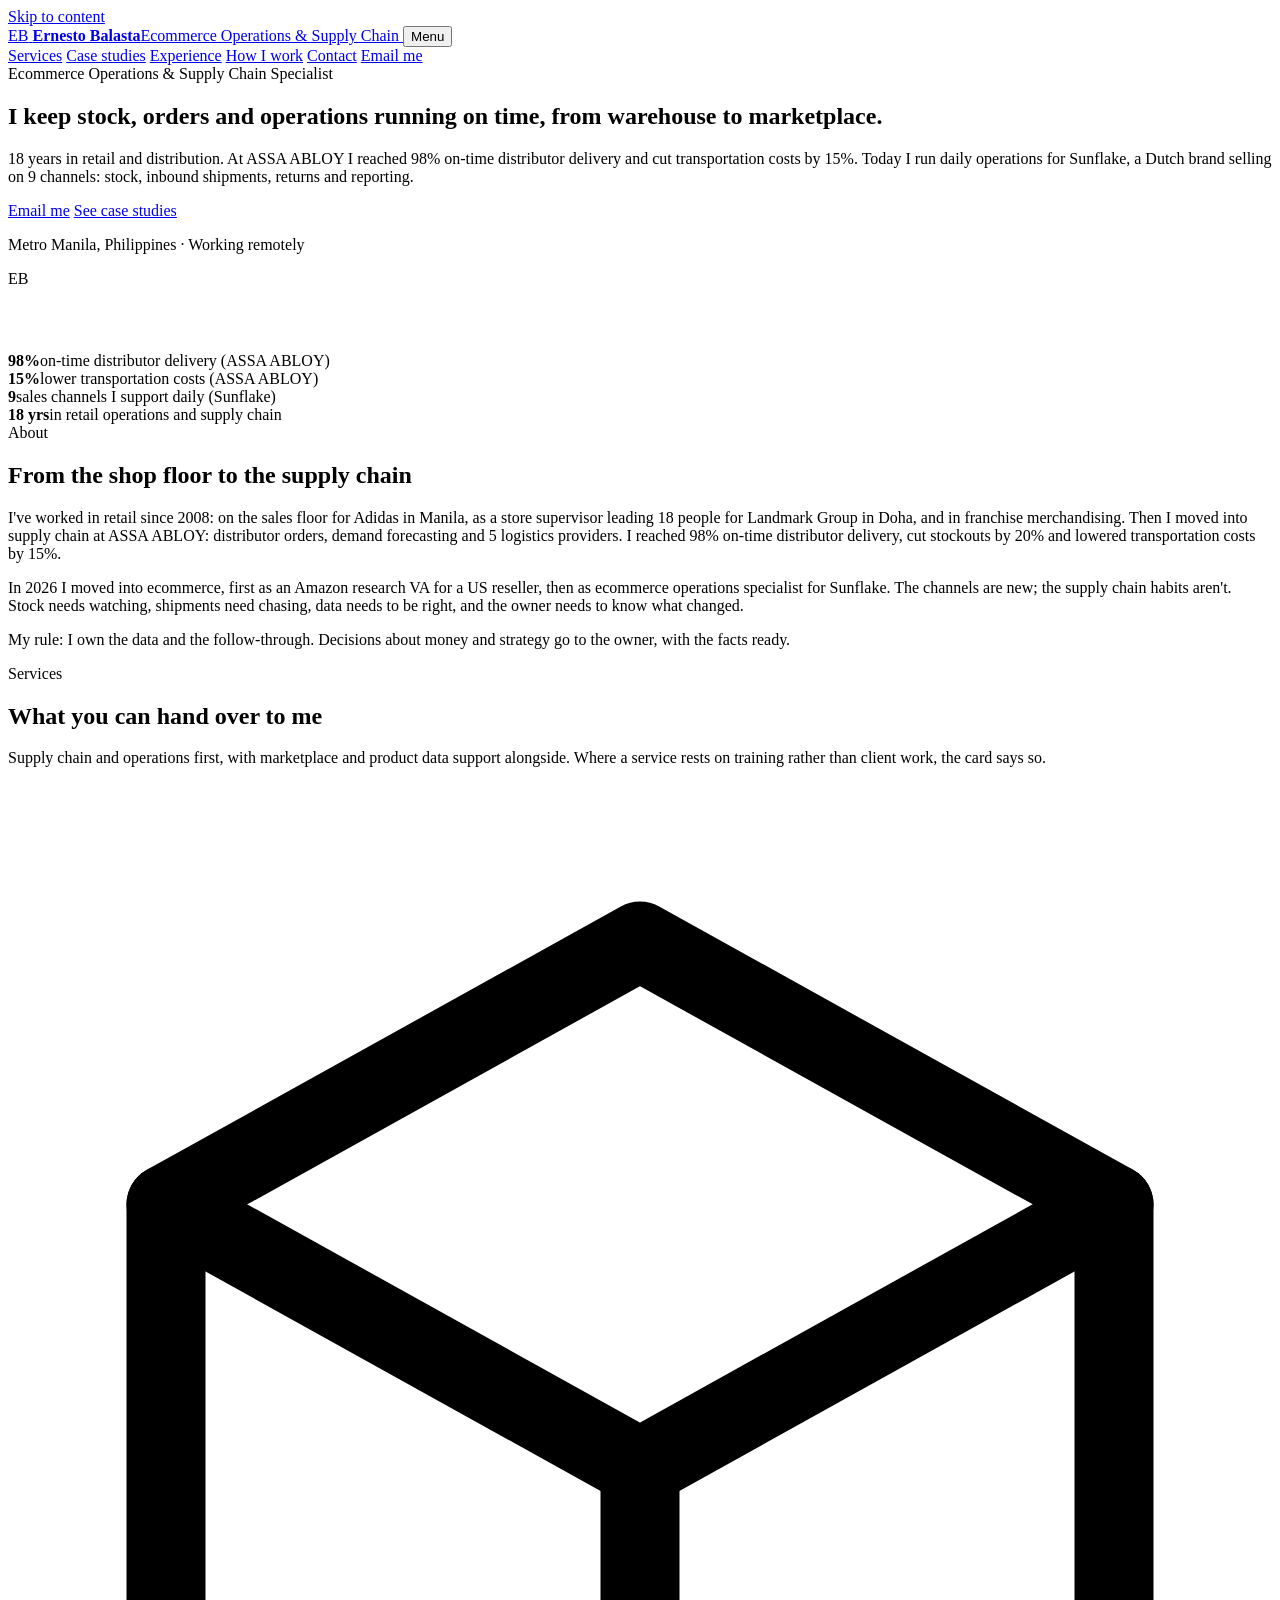
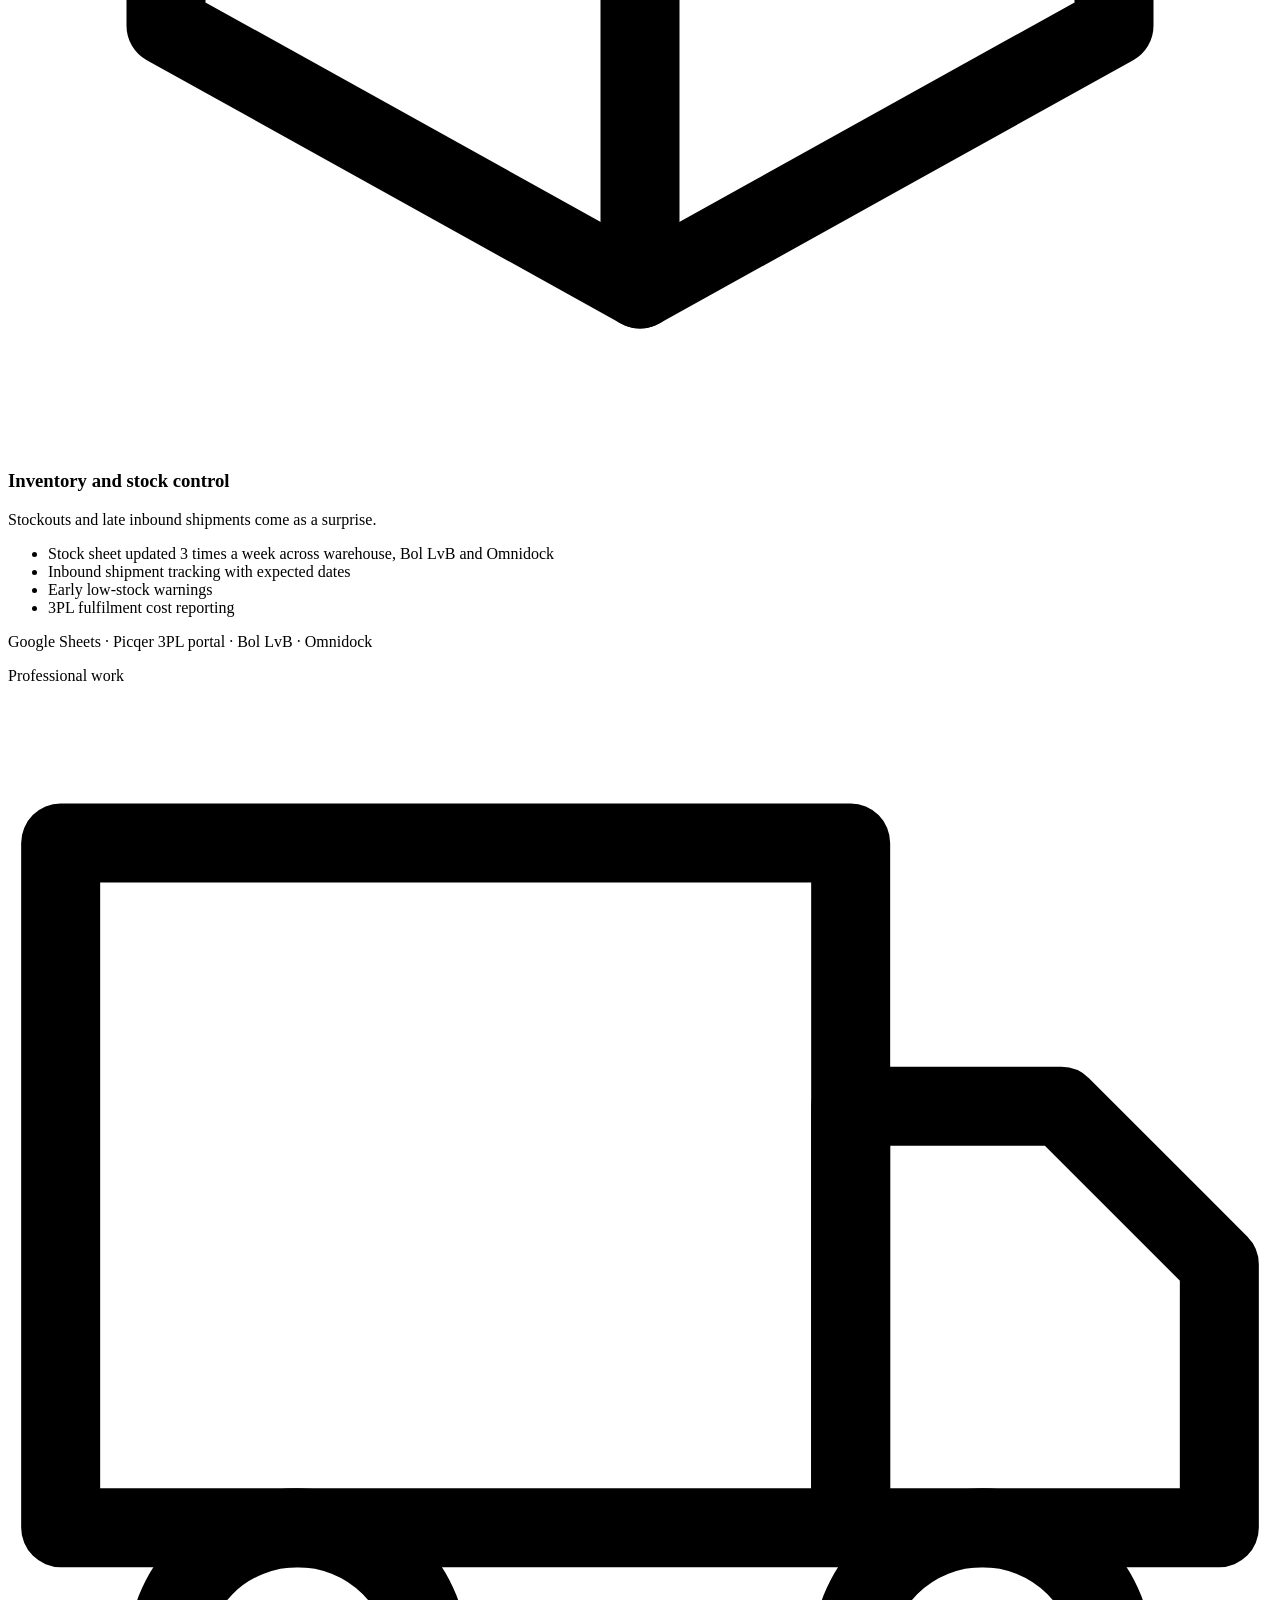
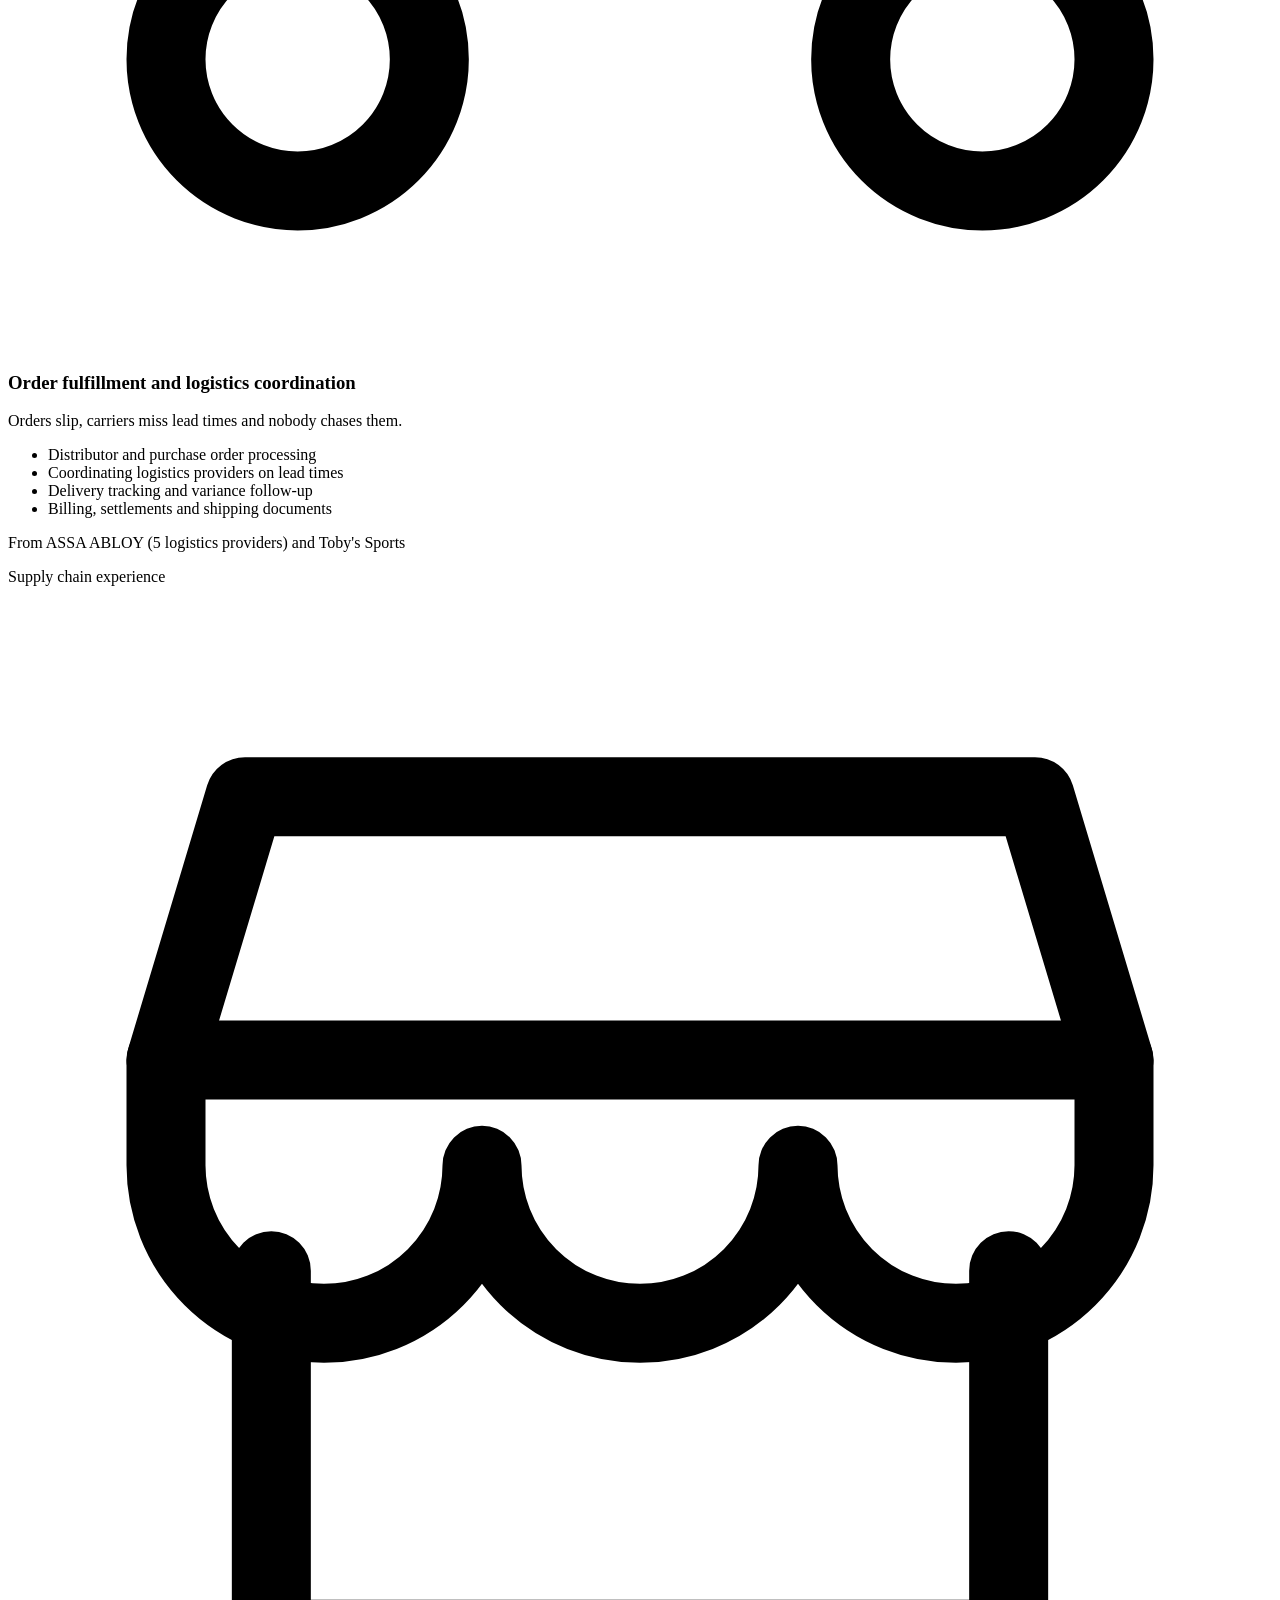
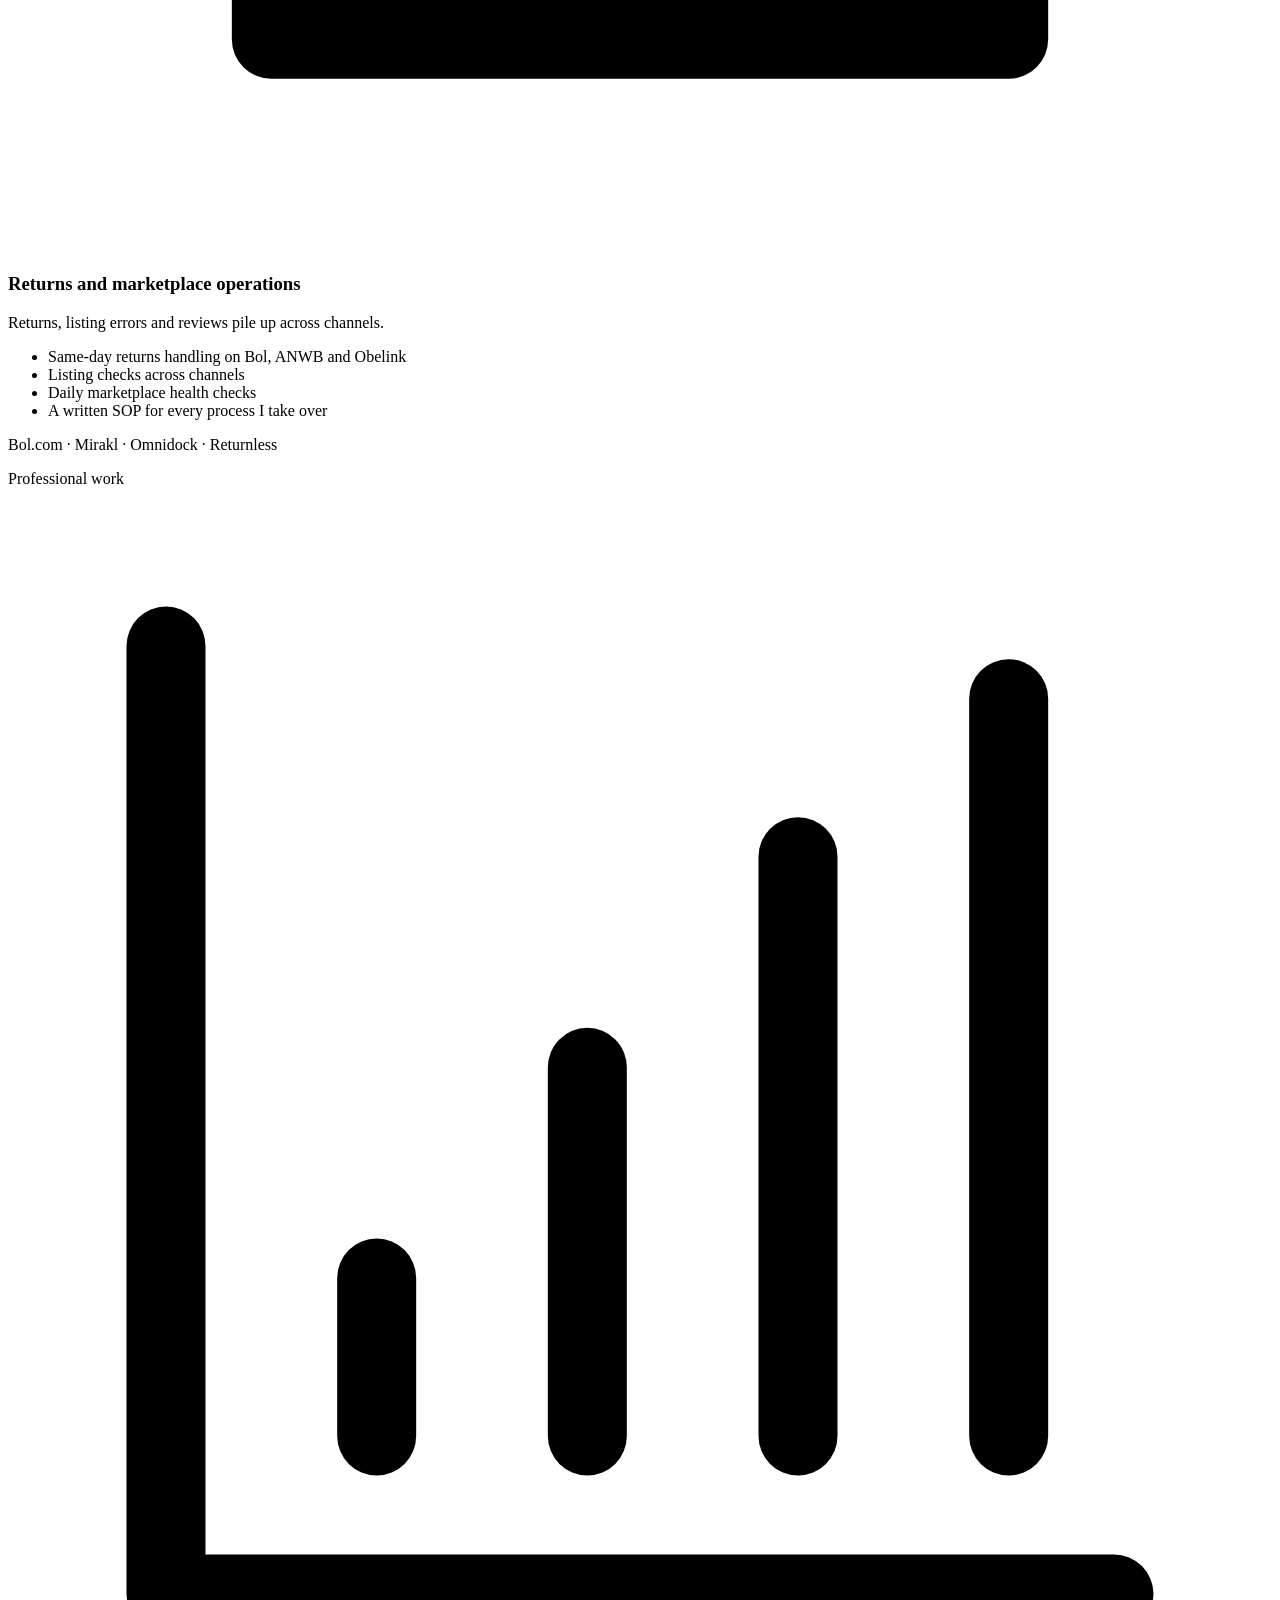
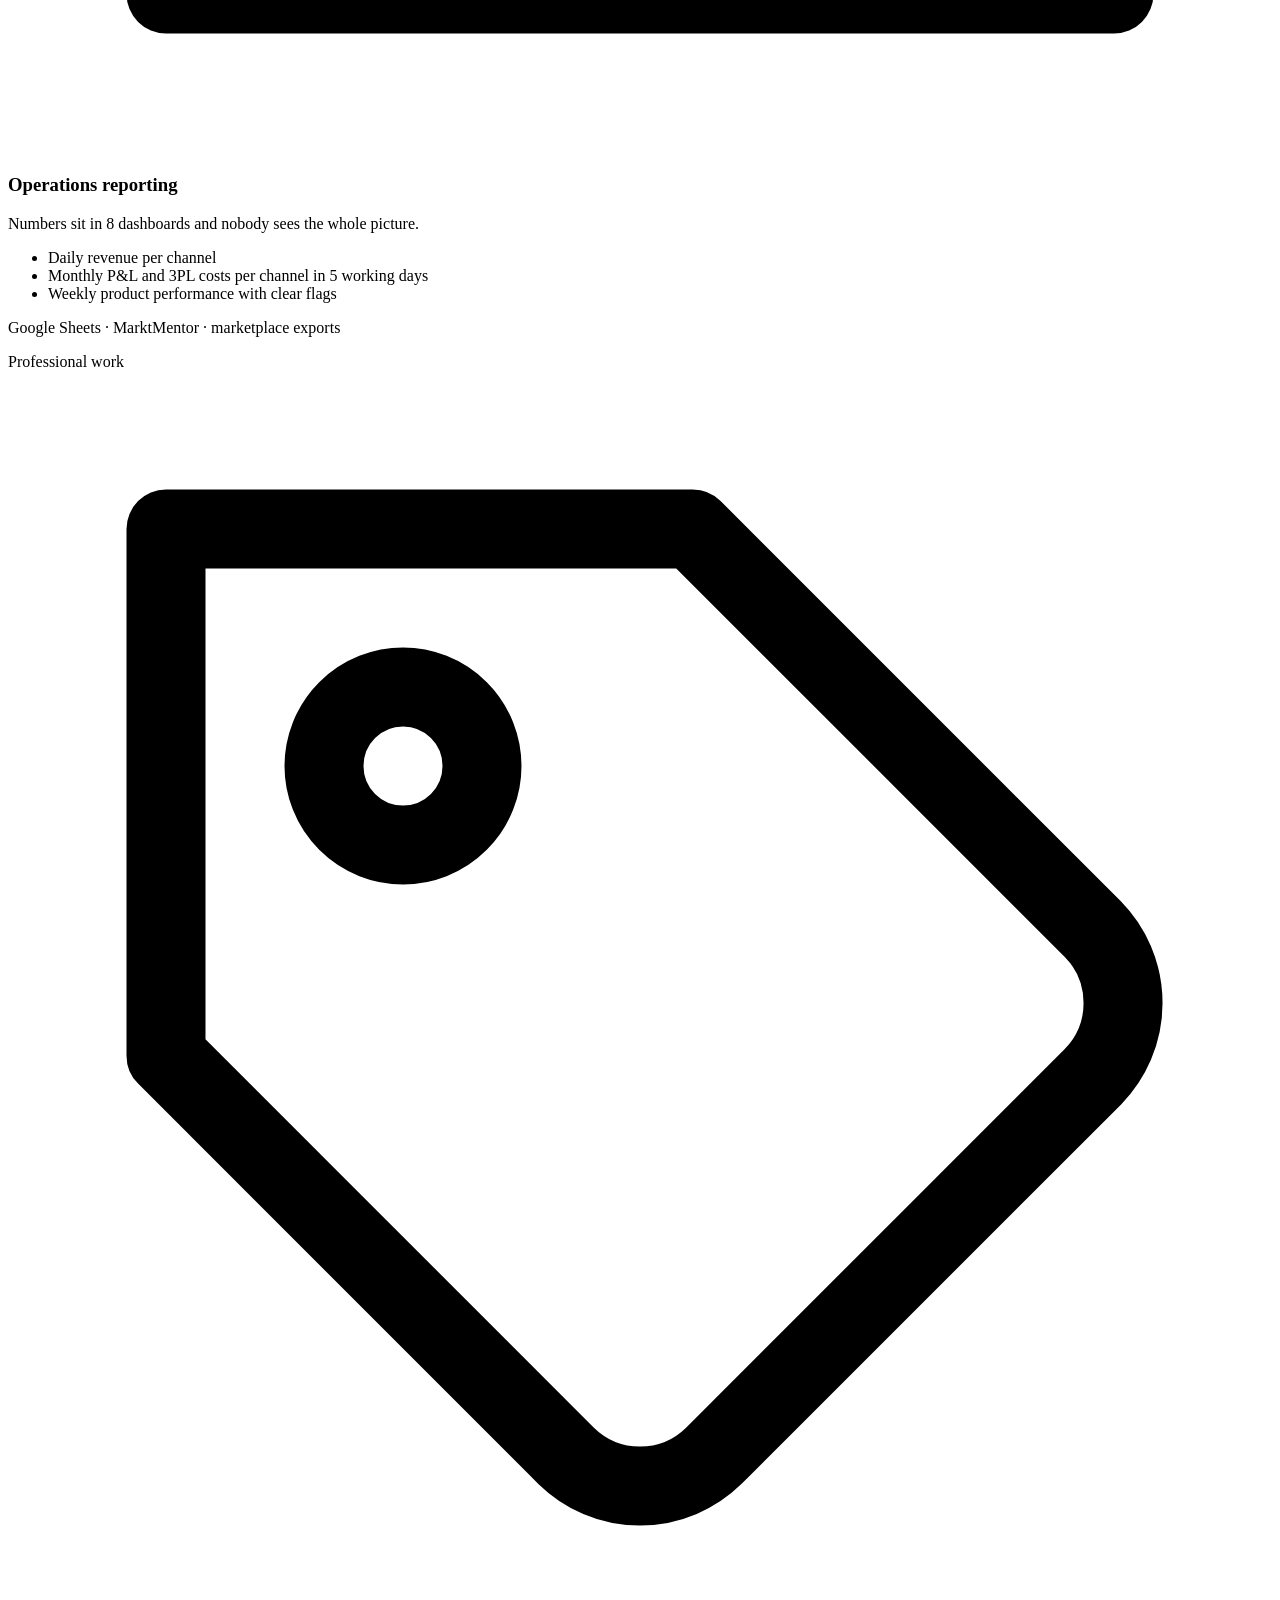
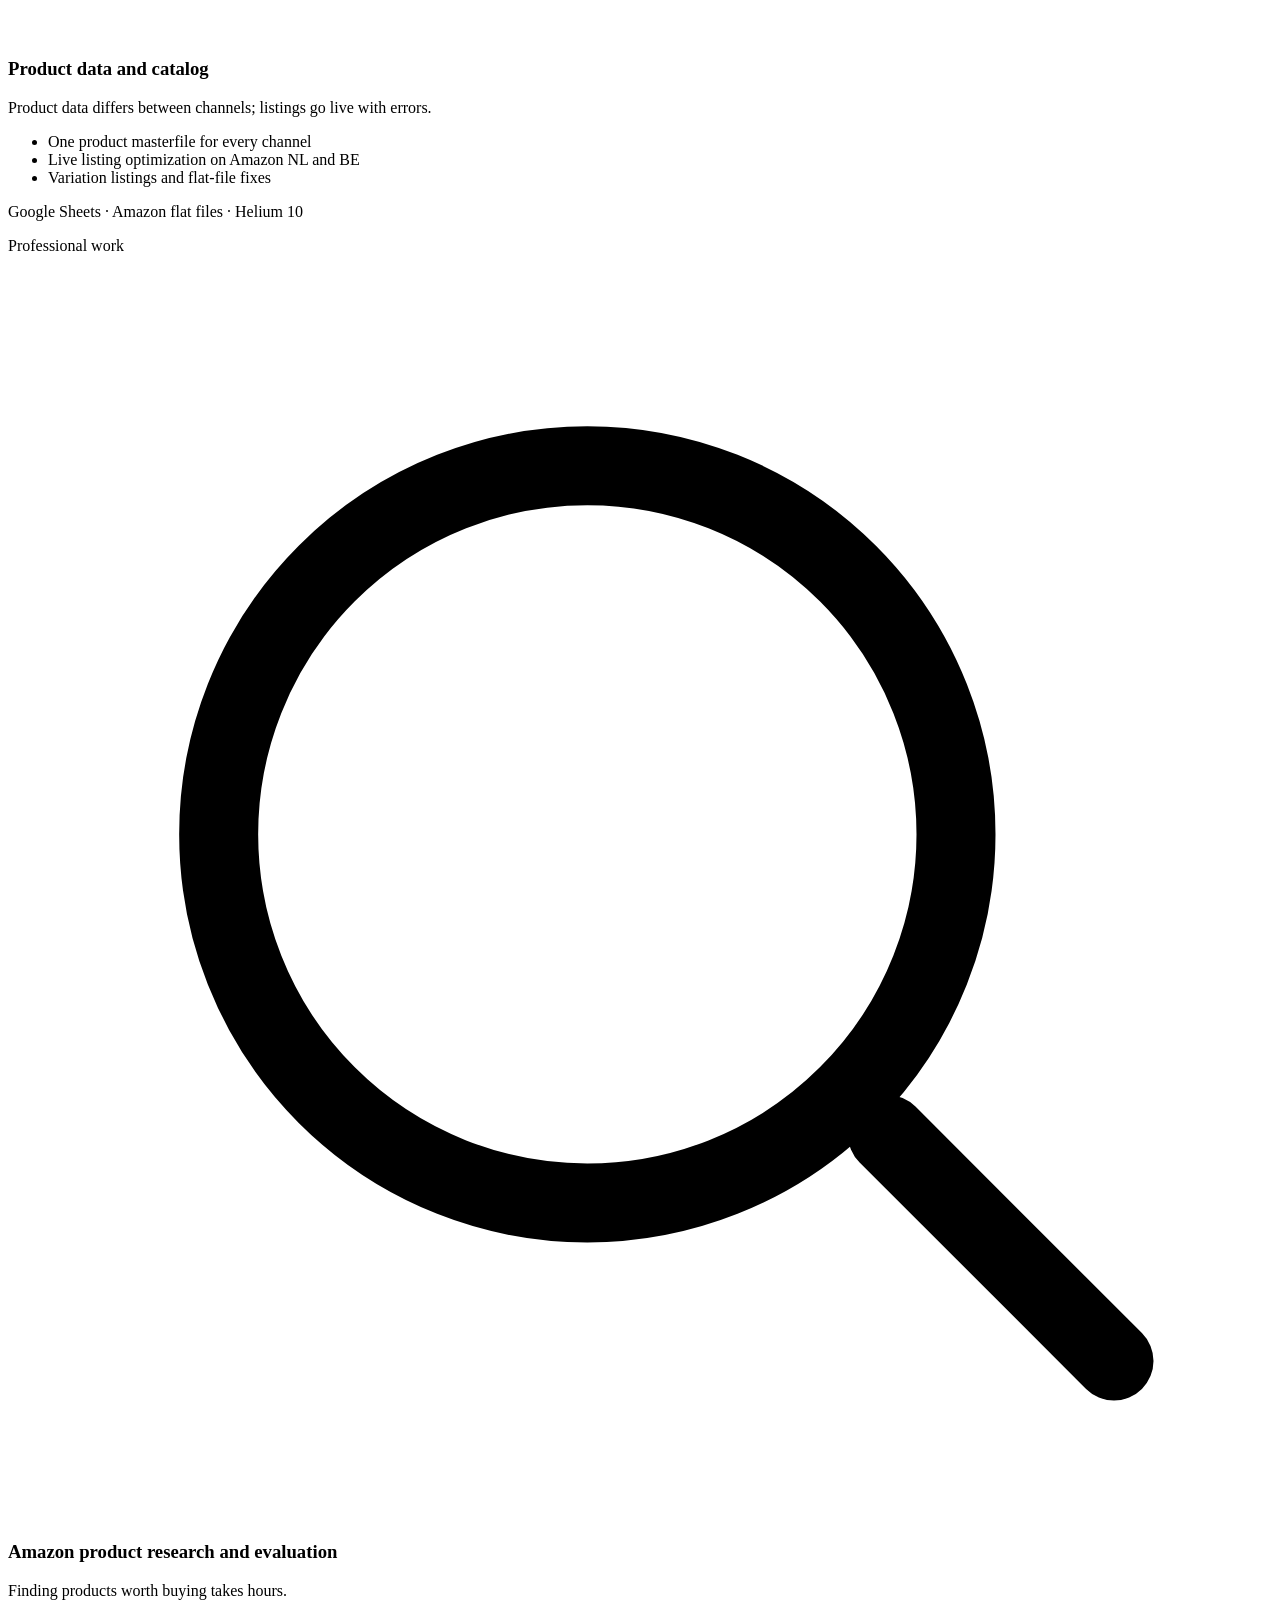
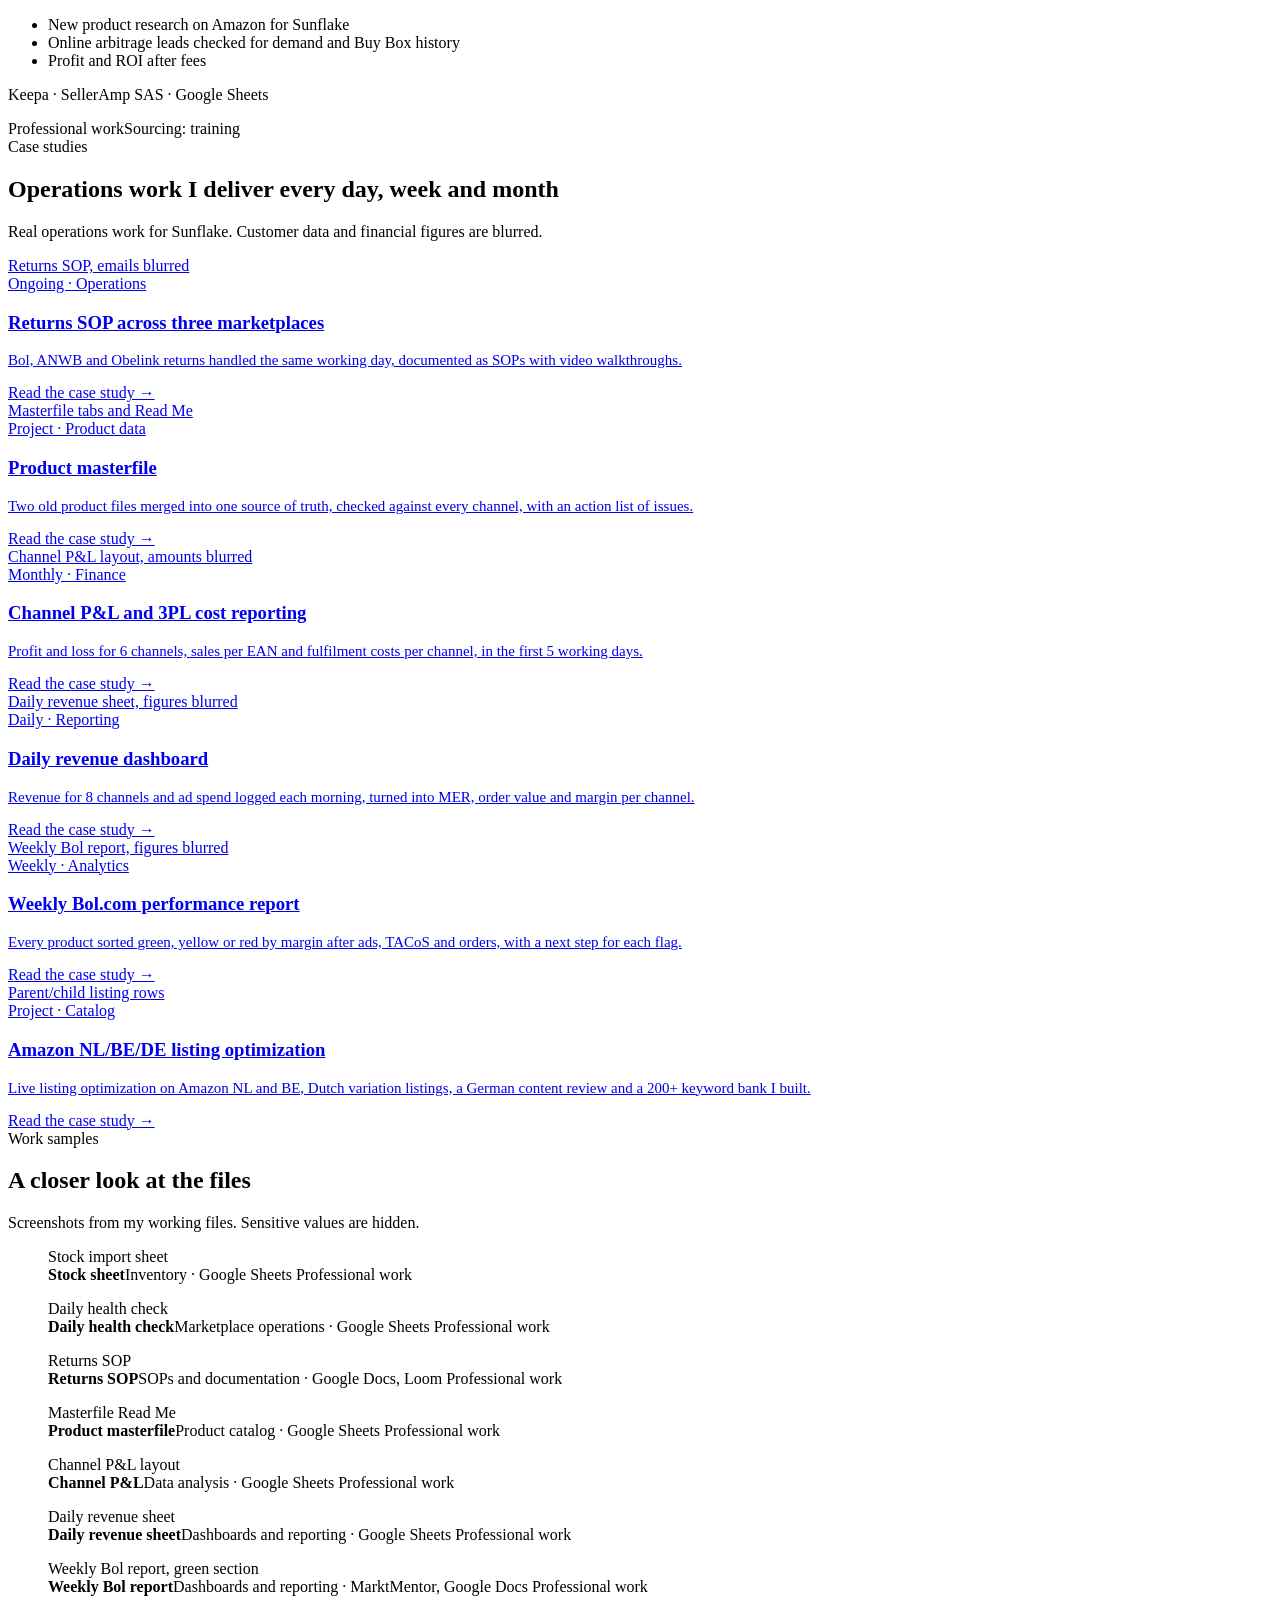
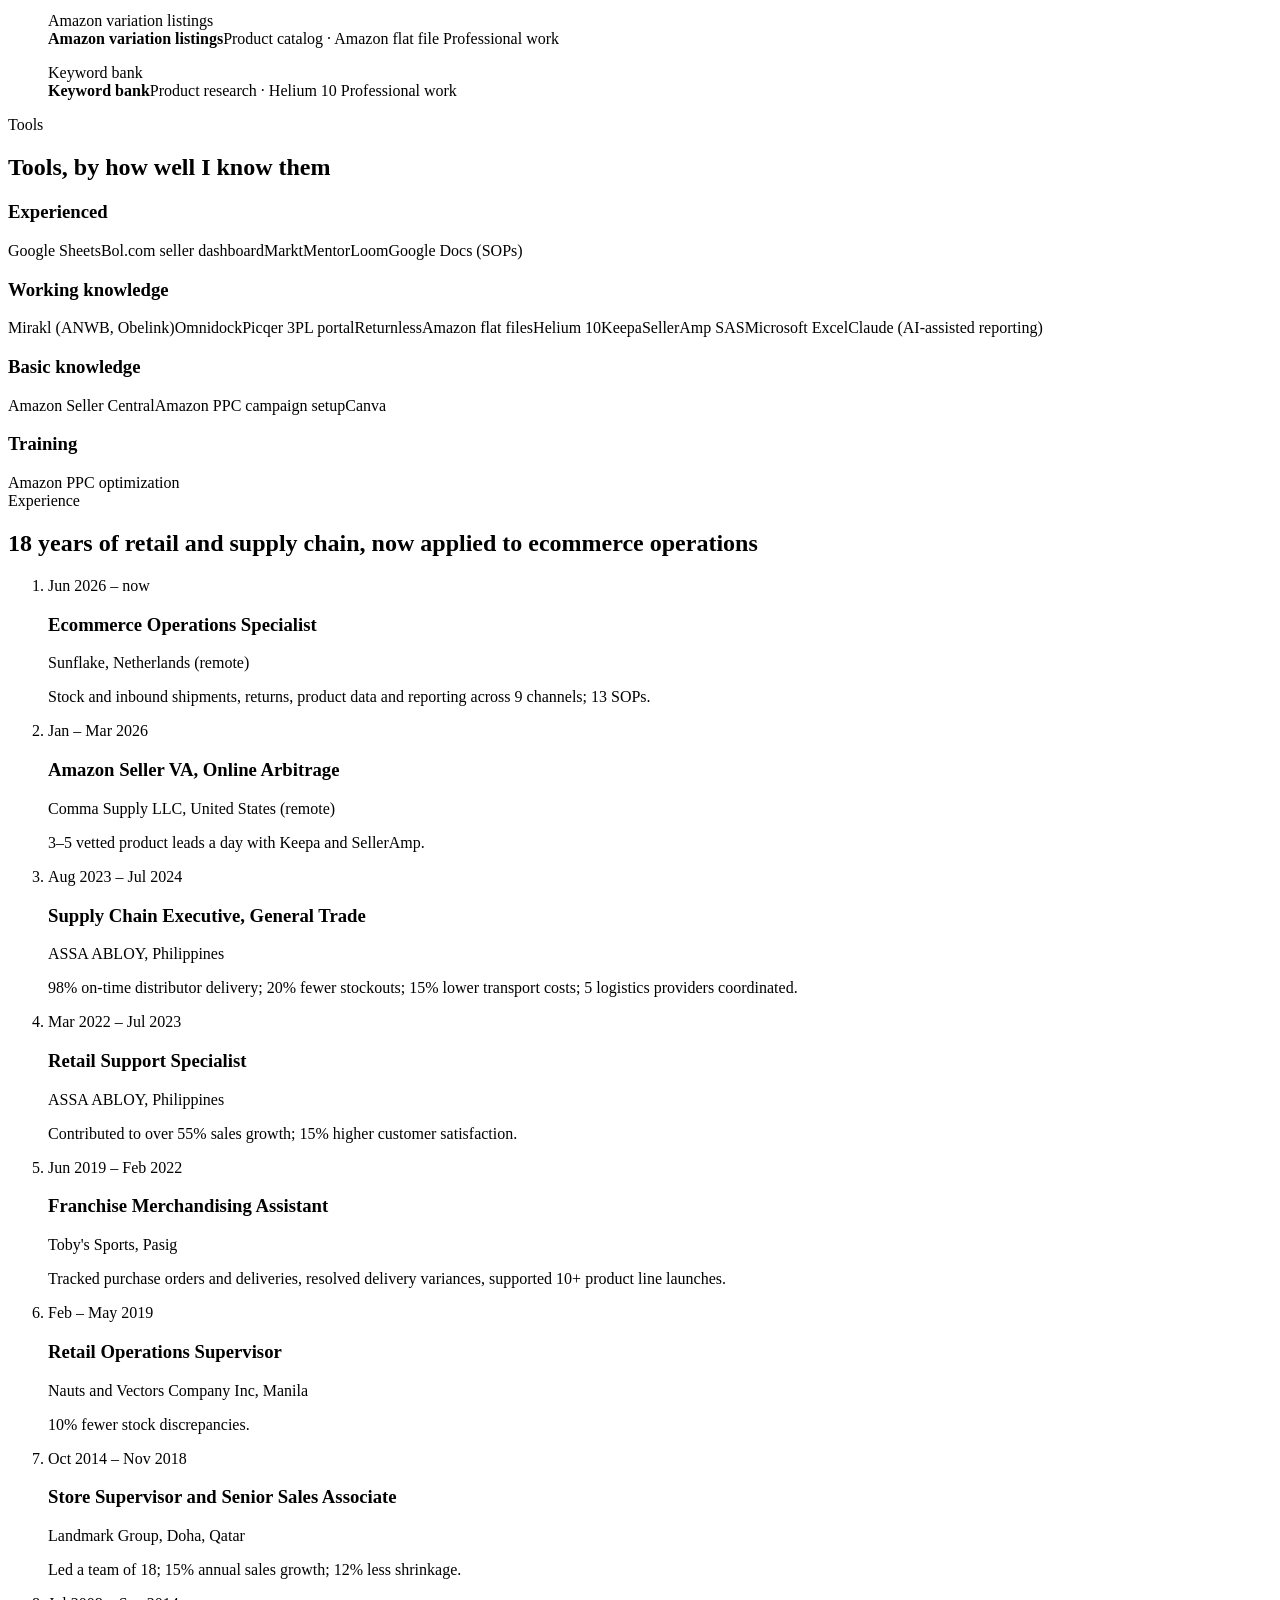
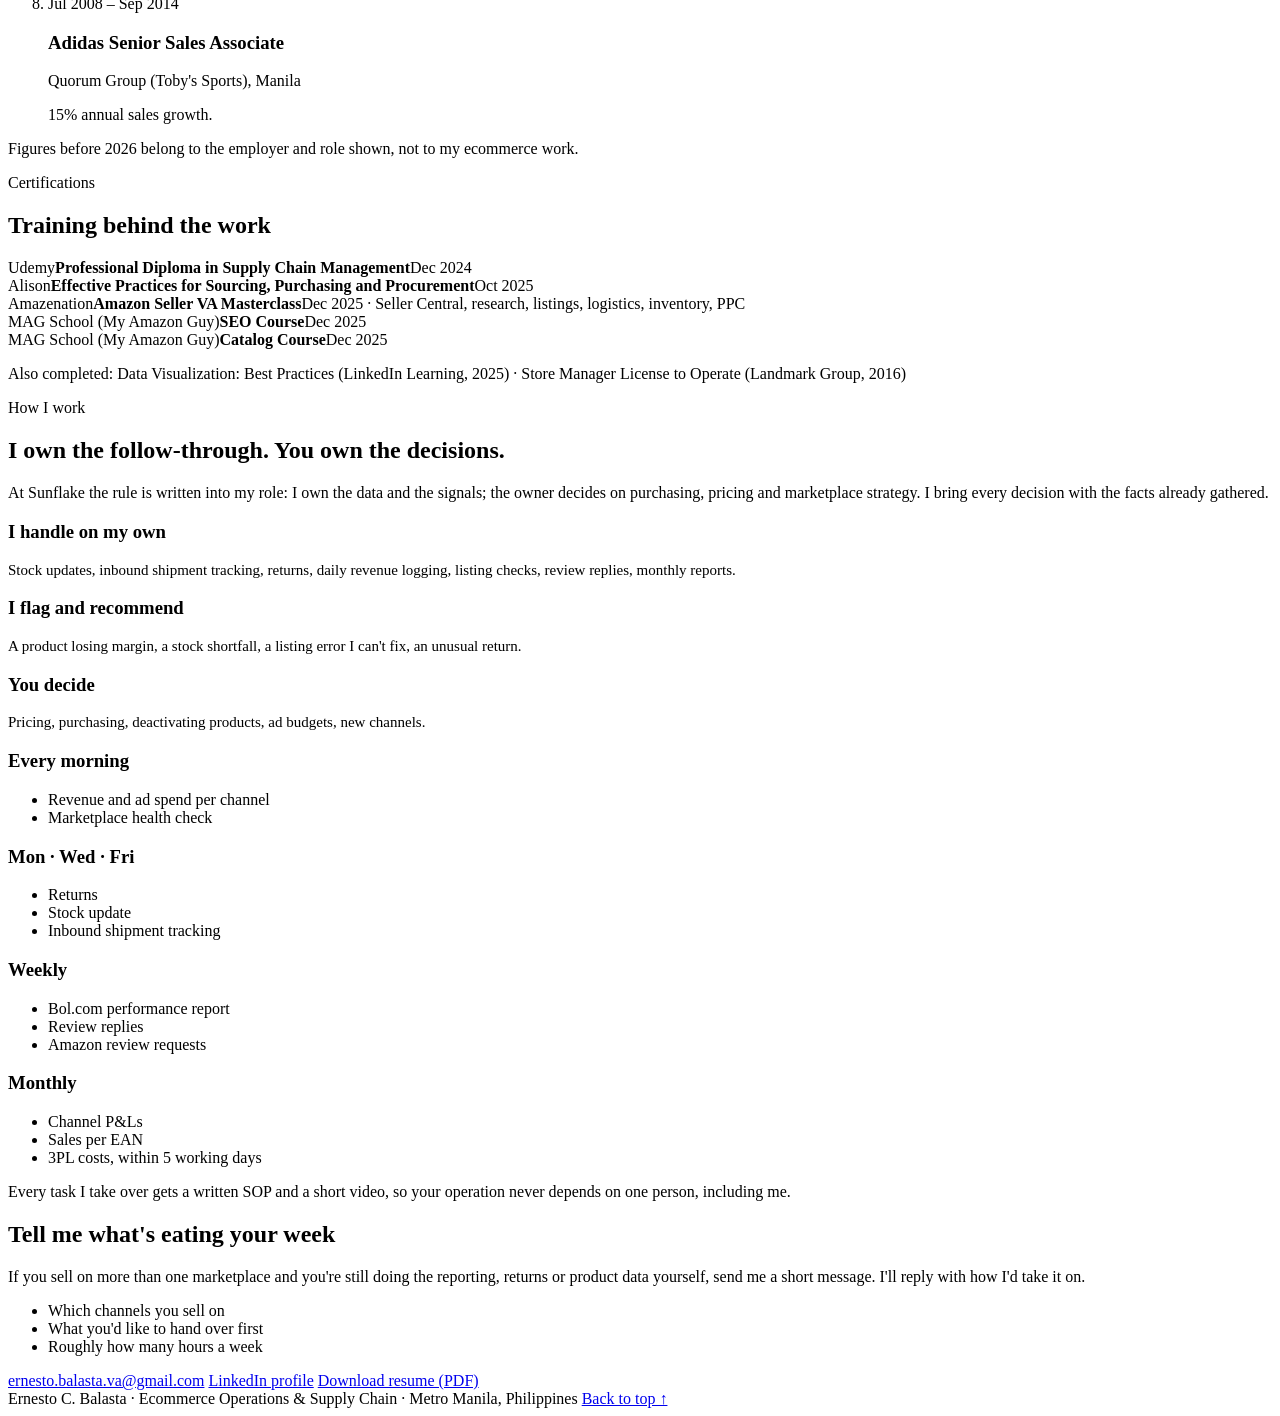
==== index.html @ 878b3e7e "Add files via upload" ====
<!doctype html>
<html lang="en">
<head>
<meta charset="utf-8">
<meta name="viewport" content="width=device-width, initial-scale=1">
<title>Ernesto Balasta – Ecommerce Operations &amp; Supply Chain Specialist</title>
<meta name="description" content="Ecommerce operations and supply chain specialist: inventory, inbound shipments, order fulfillment, logistics coordination, returns and operations reporting. 18 years in retail and distribution.">
<meta name="keywords" content="ecommerce operations specialist, supply chain virtual assistant, inventory management VA, logistics coordinator, order fulfillment, 3PL coordination, ecommerce operations VA, Bol.com virtual assistant">
<meta property="og:title" content="Ernesto Balasta – Ecommerce Operations &amp; Supply Chain Specialist">
<meta property="og:description" content="Inventory, logistics, order fulfillment and ecommerce operations, built on 18 years in retail and supply chain.">
<link rel="preconnect" href="https://fonts.googleapis.com">
<link rel="preconnect" href="https://fonts.gstatic.com" crossorigin>
<link href="https://fonts.googleapis.com/css2?family=Poppins:wght@400;500;600;700&amp;display=swap" rel="stylesheet">
<link rel="stylesheet" href="css/style.css">
</head>
<body>
<a class="skip" href="#main">Skip to content</a>

<header class="site-header">
  <div class="container">
    <a class="brand" href="index.html">
      <span class="monogram" aria-hidden="true">EB</span>
      <span><strong>Ernesto Balasta</strong><span class="brand-sub">Ecommerce Operations &amp; Supply Chain</span></span>
    </a>
    <button class="menu-toggle" type="button" aria-expanded="false" aria-controls="site-nav">Menu</button>
    <nav class="nav" id="site-nav" aria-label="Main">
      <a href="#services">Services</a>
      <a href="#case-studies">Case studies</a>
      <a href="#experience">Experience</a>
      <a href="#how-i-work">How I work</a>
      <a href="#contact">Contact</a>
      <a class="btn btn-primary" href="mailto:ernesto.balasta.va@gmail.com">Email me</a>
    </nav>
  </div>
</header>

<main id="main">

<!-- 1. HERO -->
<section class="hero">
  <div class="container">
    <div class="hero-grid">
      <div class="hero-text">
        <span class="eyebrow">Ecommerce Operations &amp; Supply Chain Specialist</span>
        <h1>I keep stock, orders and operations running on time, from warehouse to marketplace.</h1>
        <p class="lead">18 years in retail and distribution. At ASSA ABLOY I reached 98% on-time distributor delivery and cut transportation costs by 15%. Today I run daily operations for Sunflake, a Dutch brand selling on 9 channels: stock, inbound shipments, returns and reporting.</p>
        <div class="btn-row">
          <a class="btn btn-primary" href="mailto:ernesto.balasta.va@gmail.com">Email me</a>
          <a class="btn btn-secondary" href="#case-studies">See case studies</a>
        </div>
        <p class="hero-meta">Metro Manila, Philippines · Working remotely</p>
      </div>
      <div class="hero-photo">
        <div class="headshot" aria-hidden="true">EB<img src="images/headshot.jpg" alt="" onerror="this.remove()"></div>
      </div>
    </div>

    <!-- 2. PROOF BAR -->
    <div class="proof" style="margin-top:64px" aria-label="At a glance">
      <div class="stat"><strong>98%</strong><span>on-time distributor delivery (ASSA ABLOY)</span></div>
      <div class="stat"><strong>15%</strong><span>lower transportation costs (ASSA ABLOY)</span></div>
      <div class="stat"><strong>9</strong><span>sales channels I support daily (Sunflake)</span></div>
      <div class="stat"><strong>18 yrs</strong><span>in retail operations and supply chain</span></div>
    </div>
  </div>
</section>

<!-- 3. ABOUT -->
<section class="section band" id="about">
  <div class="container about-grid">
    <div class="section-head" style="margin-bottom:0">
      <span class="eyebrow">About</span>
      <h2>From the shop floor to the supply chain</h2>
    </div>
    <div class="copy">
      <p>I've worked in retail since 2008: on the sales floor for Adidas in Manila, as a store supervisor leading 18 people for Landmark Group in Doha, and in franchise merchandising. Then I moved into supply chain at ASSA ABLOY: distributor orders, demand forecasting and 5 logistics providers. I reached 98% on-time distributor delivery, cut stockouts by 20% and lowered transportation costs by 15%.</p>
      <p>In 2026 I moved into ecommerce, first as an Amazon research VA for a US reseller, then as ecommerce operations specialist for Sunflake. The channels are new; the supply chain habits aren't. Stock needs watching, shipments need chasing, data needs to be right, and the owner needs to know what changed.</p>
      <p>My rule: I own the data and the follow-through. Decisions about money and strategy go to the owner, with the facts ready.</p>
    </div>
  </div>
</section>

<!-- 4. SERVICES -->
<section class="section" id="services">
  <div class="container">
    <div class="section-head">
      <span class="eyebrow">Services</span>
      <h2>What you can hand over to me</h2>
      <p class="lead">Supply chain and operations first, with marketplace and product data support alongside. Where a service rests on training rather than client work, the card says so.</p>
    </div>
    <div class="grid-3">
      <article class="card">
        <svg class="icon" viewBox="0 0 24 24" fill="none" stroke="currentColor" stroke-width="1.5" stroke-linecap="round" stroke-linejoin="round" aria-hidden="true"><path d="M21 8l-9-5-9 5v8l9 5 9-5z"/><path d="M3 8l9 5 9-5"/><path d="M12 13v8"/></svg>
        <h3>Inventory and stock control</h3>
        <p class="problem">Stockouts and late inbound shipments come as a surprise.</p>
        <ul><li>Stock sheet updated 3 times a week across warehouse, Bol LvB and Omnidock</li><li>Inbound shipment tracking with expected dates</li><li>Early low-stock warnings</li><li>3PL fulfilment cost reporting</li></ul>
        <p class="meta">Google Sheets · Picqer 3PL portal · Bol LvB · Omnidock</p>
        <div class="foot"><span class="tag">Professional work</span></div>
      </article>
      <article class="card">
        <svg class="icon" viewBox="0 0 24 24" fill="none" stroke="currentColor" stroke-width="1.5" stroke-linecap="round" stroke-linejoin="round" aria-hidden="true"><path d="M1 3h15v13H1z"/><path d="M16 8h4l3 3v5h-7z"/><circle cx="5.5" cy="18.5" r="2.5"/><circle cx="18.5" cy="18.5" r="2.5"/></svg>
        <h3>Order fulfillment and logistics coordination</h3>
        <p class="problem">Orders slip, carriers miss lead times and nobody chases them.</p>
        <ul><li>Distributor and purchase order processing</li><li>Coordinating logistics providers on lead times</li><li>Delivery tracking and variance follow-up</li><li>Billing, settlements and shipping documents</li></ul>
        <p class="meta">From ASSA ABLOY (5 logistics providers) and Toby's Sports</p>
        <div class="foot"><span class="tag">Supply chain experience</span></div>
      </article>
      <article class="card">
        <svg class="icon" viewBox="0 0 24 24" fill="none" stroke="currentColor" stroke-width="1.5" stroke-linecap="round" stroke-linejoin="round" aria-hidden="true"><path d="M3 9l1.5-5h15L21 9"/><path d="M3 9h18v2a3 3 0 0 1-6 0 3 3 0 0 1-6 0 3 3 0 0 1-6 0z"/><path d="M5 13v7h14v-7"/></svg>
        <h3>Returns and marketplace operations</h3>
        <p class="problem">Returns, listing errors and reviews pile up across channels.</p>
        <ul><li>Same-day returns handling on Bol, ANWB and Obelink</li><li>Listing checks across channels</li><li>Daily marketplace health checks</li><li>A written SOP for every process I take over</li></ul>
        <p class="meta">Bol.com · Mirakl · Omnidock · Returnless</p>
        <div class="foot"><span class="tag">Professional work</span></div>
      </article>
      <article class="card">
        <svg class="icon" viewBox="0 0 24 24" fill="none" stroke="currentColor" stroke-width="1.5" stroke-linecap="round" stroke-linejoin="round" aria-hidden="true"><path d="M3 3v18h18"/><path d="M7 15v3"/><path d="M11 11v7"/><path d="M15 7v11"/><path d="M19 4v14"/></svg>
        <h3>Operations reporting</h3>
        <p class="problem">Numbers sit in 8 dashboards and nobody sees the whole picture.</p>
        <ul><li>Daily revenue per channel</li><li>Monthly P&amp;L and 3PL costs per channel in 5 working days</li><li>Weekly product performance with clear flags</li></ul>
        <p class="meta">Google Sheets · MarktMentor · marketplace exports</p>
        <div class="foot"><span class="tag">Professional work</span></div>
      </article>
      <article class="card">
        <svg class="icon" viewBox="0 0 24 24" fill="none" stroke="currentColor" stroke-width="1.5" stroke-linecap="round" stroke-linejoin="round" aria-hidden="true"><path d="M20.6 13.4l-7.2 7.2a2 2 0 0 1-2.8 0L3 13V3h10l7.6 7.6a2 2 0 0 1 0 2.8z"/><circle cx="7.5" cy="7.5" r="1.5"/></svg>
        <h3>Product data and catalog</h3>
        <p class="problem">Product data differs between channels; listings go live with errors.</p>
        <ul><li>One product masterfile for every channel</li><li>Live listing optimization on Amazon NL and BE</li><li>Variation listings and flat-file fixes</li></ul>
        <p class="meta">Google Sheets · Amazon flat files · Helium 10</p>
        <div class="foot"><span class="tag">Professional work</span></div>
      </article>
      <article class="card">
        <svg class="icon" viewBox="0 0 24 24" fill="none" stroke="currentColor" stroke-width="1.5" stroke-linecap="round" stroke-linejoin="round" aria-hidden="true"><circle cx="11" cy="11" r="7"/><path d="M21 21l-4.3-4.3"/></svg>
        <h3>Amazon product research and evaluation</h3>
        <p class="problem">Finding products worth buying takes hours.</p>
        <ul><li>New product research on Amazon for Sunflake</li><li>Online arbitrage leads checked for demand and Buy Box history</li><li>Profit and ROI after fees</li></ul>
        <p class="meta">Keepa · SellerAmp SAS · Google Sheets</p>
        <div class="foot"><span class="tag">Professional work</span><span class="tag training">Sourcing: training</span></div>
      </article>
    </div>
  </div>
</section>

<!-- 5. CASE STUDIES -->
<section class="section alt" id="case-studies">
  <div class="container">
    <div class="section-head">
      <span class="eyebrow">Case studies</span>
      <h2>Operations work I deliver every day, week and month</h2>
      <p class="lead">Real operations work for Sunflake. Customer data and financial figures are blurred.</p>
    </div>
    <div class="grid-3">
      <a class="card case-card" href="case-studies/returns-sop.html">
        <div class="shot"><span class="placeholder">Returns SOP, emails blurred</span><img src="images/returns-sop.png" alt="Returns SOP cover table and exceptions table, customer details blurred" onerror="this.remove()"></div>
        <span class="tag neutral" style="align-self:flex-start">Ongoing · Operations</span>
        <h3>Returns SOP across three marketplaces</h3>
        <p class="muted" style="font-size:15px">Bol, ANWB and Obelink returns handled the same working day, documented as SOPs with video walkthroughs.</p>
        <span class="read-more">Read the case study →</span>
      </a>
      <a class="card case-card" href="case-studies/product-masterfile.html">
        <div class="shot"><span class="placeholder">Masterfile tabs and Read Me</span><img src="images/masterfile.png" alt="Product masterfile tabs: products, channels and prices, Amazon content, action list" onerror="this.remove()"></div>
        <span class="tag neutral" style="align-self:flex-start">Project · Product data</span>
        <h3>Product masterfile</h3>
        <p class="muted" style="font-size:15px">Two old product files merged into one source of truth, checked against every channel, with an action list of issues.</p>
        <span class="read-more">Read the case study →</span>
      </a>
      <a class="card case-card" href="case-studies/channel-pl-reporting.html">
        <div class="shot"><span class="placeholder">Channel P&amp;L layout, amounts blurred</span><img src="images/channel-pl.png" alt="Monthly P&amp;L layout for one sales channel, amounts blurred" onerror="this.remove()"></div>
        <span class="tag neutral" style="align-self:flex-start">Monthly · Finance</span>
        <h3>Channel P&amp;L and 3PL cost reporting</h3>
        <p class="muted" style="font-size:15px">Profit and loss for 6 channels, sales per EAN and fulfilment costs per channel, in the first 5 working days.</p>
        <span class="read-more">Read the case study →</span>
      </a>
      <a class="card case-card" href="case-studies/daily-revenue-dashboard.html">
        <div class="shot"><span class="placeholder">Daily revenue sheet, figures blurred</span><img src="images/revenue-dashboard.png" alt="Daily revenue sheet for 8 sales channels with ad spend and MER columns, figures blurred" onerror="this.remove()"></div>
        <span class="tag neutral" style="align-self:flex-start">Daily · Reporting</span>
        <h3>Daily revenue dashboard</h3>
        <p class="muted" style="font-size:15px">Revenue for 8 channels and ad spend logged each morning, turned into MER, order value and margin per channel.</p>
        <span class="read-more">Read the case study →</span>
      </a>
      <a class="card case-card" href="case-studies/bol-performance-report.html">
        <div class="shot"><span class="placeholder">Weekly Bol report, figures blurred</span><img src="images/bol-report.png" alt="Weekly Bol.com performance report with green, yellow and red product status, figures blurred" onerror="this.remove()"></div>
        <span class="tag neutral" style="align-self:flex-start">Weekly · Analytics</span>
        <h3>Weekly Bol.com performance report</h3>
        <p class="muted" style="font-size:15px">Every product sorted green, yellow or red by margin after ads, TACoS and orders, with a next step for each flag.</p>
        <span class="read-more">Read the case study →</span>
      </a>
      <a class="card case-card" href="case-studies/amazon-listings.html">
        <div class="shot"><span class="placeholder">Parent/child listing rows</span><img src="images/amazon-listings.png" alt="Amazon NL parent and child variation listing rows with Dutch titles and bullets" onerror="this.remove()"></div>
        <span class="tag neutral" style="align-self:flex-start">Project · Catalog</span>
        <h3>Amazon NL/BE/DE listing optimization</h3>
        <p class="muted" style="font-size:15px">Live listing optimization on Amazon NL and BE, Dutch variation listings, a German content review and a 200+ keyword bank I built.</p>
        <span class="read-more">Read the case study →</span>
      </a>
    </div>
  </div>
</section>

<!-- 6. GALLERY -->
<section class="section" id="gallery">
  <div class="container">
    <div class="section-head">
      <span class="eyebrow">Work samples</span>
      <h2>A closer look at the files</h2>
      <p class="lead">Screenshots from my working files. Sensitive values are hidden.</p>
    </div>
    <div class="gallery">
      <figure><div class="shot"><span class="placeholder">Stock import sheet</span><img src="images/g-stock.png" alt="Stock management import tab, quantities blurred" onerror="this.remove()"></div><figcaption><strong>Stock sheet</strong>Inventory · Google Sheets <span class="tag" style="align-self:flex-start">Professional work</span></figcaption></figure>
      <figure><div class="shot"><span class="placeholder">Daily health check</span><img src="images/g-health-check.png" alt="Daily marketplace health check sheet" onerror="this.remove()"></div><figcaption><strong>Daily health check</strong>Marketplace operations · Google Sheets <span class="tag" style="align-self:flex-start">Professional work</span></figcaption></figure>
      <figure><div class="shot"><span class="placeholder">Returns SOP</span><img src="images/g-sop.png" alt="Returns SOP cover and exceptions table, customer details blurred" onerror="this.remove()"></div><figcaption><strong>Returns SOP</strong>SOPs and documentation · Google Docs, Loom <span class="tag" style="align-self:flex-start">Professional work</span></figcaption></figure>
      <figure><div class="shot"><span class="placeholder">Masterfile Read Me</span><img src="images/g-masterfile.png" alt="Product masterfile tab bar and Read Me tab" onerror="this.remove()"></div><figcaption><strong>Product masterfile</strong>Product catalog · Google Sheets <span class="tag" style="align-self:flex-start">Professional work</span></figcaption></figure>
      <figure><div class="shot"><span class="placeholder">Channel P&amp;L layout</span><img src="images/g-pl.png" alt="Profit and loss layout for one channel, amounts blurred" onerror="this.remove()"></div><figcaption><strong>Channel P&amp;L</strong>Data analysis · Google Sheets <span class="tag" style="align-self:flex-start">Professional work</span></figcaption></figure>
      <figure><div class="shot"><span class="placeholder">Daily revenue sheet</span><img src="images/g-revenue.png" alt="Daily revenue sheet header and one week of rows, figures blurred" onerror="this.remove()"></div><figcaption><strong>Daily revenue sheet</strong>Dashboards and reporting · Google Sheets <span class="tag" style="align-self:flex-start">Professional work</span></figcaption></figure>
      <figure><div class="shot"><span class="placeholder">Weekly Bol report, green section</span><img src="images/g-bol-report.png" alt="Green section and action table of the weekly Bol.com report, figures blurred" onerror="this.remove()"></div><figcaption><strong>Weekly Bol report</strong>Dashboards and reporting · MarktMentor, Google Docs <span class="tag" style="align-self:flex-start">Professional work</span></figcaption></figure>
      <figure><div class="shot"><span class="placeholder">Amazon variation listings</span><img src="images/g-variations.png" alt="Amazon NL parent and child listing rows" onerror="this.remove()"></div><figcaption><strong>Amazon variation listings</strong>Product catalog · Amazon flat file <span class="tag" style="align-self:flex-start">Professional work</span></figcaption></figure>
      <figure><div class="shot"><span class="placeholder">Keyword bank</span><img src="images/g-keywords.png" alt="Amazon keyword bank columns and prioritization formula, search volumes blurred" onerror="this.remove()"></div><figcaption><strong>Keyword bank</strong>Product research · Helium 10 <span class="tag" style="align-self:flex-start">Professional work</span></figcaption></figure>
    </div>
  </div>
</section>

<!-- 7. TOOLS -->
<section class="section alt" id="tools">
  <div class="container">
    <div class="section-head">
      <span class="eyebrow">Tools</span>
      <h2>Tools, by how well I know them</h2>
    </div>
    <div class="levels">
      <div class="level"><h3>Experienced</h3><div class="chips"><span class="chip">Google Sheets</span><span class="chip">Bol.com seller dashboard</span><span class="chip">MarktMentor</span><span class="chip">Loom</span><span class="chip">Google Docs (SOPs)</span></div></div>
      <div class="level"><h3>Working knowledge</h3><div class="chips"><span class="chip">Mirakl (ANWB, Obelink)</span><span class="chip">Omnidock</span><span class="chip">Picqer 3PL portal</span><span class="chip">Returnless</span><span class="chip">Amazon flat files</span><span class="chip">Helium 10</span><span class="chip">Keepa</span><span class="chip">SellerAmp SAS</span><span class="chip">Microsoft Excel</span><span class="chip">Claude (AI-assisted reporting)</span></div></div>
      <div class="level"><h3>Basic knowledge</h3><div class="chips"><span class="chip">Amazon Seller Central</span><span class="chip">Amazon PPC campaign setup</span><span class="chip">Canva</span></div></div>
      <div class="level"><h3>Training</h3><div class="chips"><span class="chip">Amazon PPC optimization</span></div></div>
    </div>
  </div>
</section>

<!-- 8. EXPERIENCE -->
<section class="section" id="experience">
  <div class="container">
    <div class="section-head">
      <span class="eyebrow">Experience</span>
      <h2>18 years of retail and supply chain, now applied to ecommerce operations</h2>
    </div>
    <ol class="timeline">
      <li><span class="when">Jun 2026 – now</span><h3>Ecommerce Operations Specialist</h3><span class="where">Sunflake, Netherlands (remote)</span><p>Stock and inbound shipments, returns, product data and reporting across 9 channels; 13 SOPs.</p></li>
      <li><span class="when">Jan – Mar 2026</span><h3>Amazon Seller VA, Online Arbitrage</h3><span class="where">Comma Supply LLC, United States (remote)</span><p>3–5 vetted product leads a day with Keepa and SellerAmp.</p></li>
      <li><span class="when">Aug 2023 – Jul 2024</span><h3>Supply Chain Executive, General Trade</h3><span class="where">ASSA ABLOY, Philippines</span><p>98% on-time distributor delivery; 20% fewer stockouts; 15% lower transport costs; 5 logistics providers coordinated.</p></li>
      <li><span class="when">Mar 2022 – Jul 2023</span><h3>Retail Support Specialist</h3><span class="where">ASSA ABLOY, Philippines</span><p>Contributed to over 55% sales growth; 15% higher customer satisfaction.</p></li>
      <li><span class="when">Jun 2019 – Feb 2022</span><h3>Franchise Merchandising Assistant</h3><span class="where">Toby's Sports, Pasig</span><p>Tracked purchase orders and deliveries, resolved delivery variances, supported 10+ product line launches.</p></li>
      <li><span class="when">Feb – May 2019</span><h3>Retail Operations Supervisor</h3><span class="where">Nauts and Vectors Company Inc, Manila</span><p>10% fewer stock discrepancies.</p></li>
      <li><span class="when">Oct 2014 – Nov 2018</span><h3>Store Supervisor and Senior Sales Associate</h3><span class="where">Landmark Group, Doha, Qatar</span><p>Led a team of 18; 15% annual sales growth; 12% less shrinkage.</p></li>
      <li><span class="when">Jul 2008 – Sep 2014</span><h3>Adidas Senior Sales Associate</h3><span class="where">Quorum Group (Toby's Sports), Manila</span><p>15% annual sales growth.</p></li>
    </ol>
    <p class="timeline-note">Figures before 2026 belong to the employer and role shown, not to my ecommerce work.</p>
  </div>
</section>

<!-- 9. CERTIFICATIONS -->
<section class="section alt" id="certifications">
  <div class="container">
    <div class="section-head">
      <span class="eyebrow">Certifications</span>
      <h2>Training behind the work</h2>
    </div>
    <div class="grid-2">
      <div class="cert"><span class="issuer">Udemy</span><strong>Professional Diploma in Supply Chain Management</strong><span>Dec 2024</span></div>
      <div class="cert"><span class="issuer">Alison</span><strong>Effective Practices for Sourcing, Purchasing and Procurement</strong><span>Oct 2025</span></div>
      <div class="cert"><span class="issuer">Amazenation</span><strong>Amazon Seller VA Masterclass</strong><span>Dec 2025 · Seller Central, research, listings, logistics, inventory, PPC</span></div>
      <div class="cert"><span class="issuer">MAG School (My Amazon Guy)</span><strong>SEO Course</strong><span>Dec 2025</span></div>
      <div class="cert"><span class="issuer">MAG School (My Amazon Guy)</span><strong>Catalog Course</strong><span>Dec 2025</span></div>
    </div>
    <p class="supporting">Also completed: Data Visualization: Best Practices (LinkedIn Learning, 2025) · Store Manager License to Operate (Landmark Group, 2016)</p>
  </div>
</section>

<!-- 10. HOW I WORK -->
<section class="section" id="how-i-work">
  <div class="container">
    <div class="section-head">
      <span class="eyebrow">How I work</span>
      <h2>I own the follow-through. You own the decisions.</h2>
      <p class="lead">At Sunflake the rule is written into my role: I own the data and the signals; the owner decides on purchasing, pricing and marketplace strategy. I bring every decision with the facts already gathered.</p>
    </div>
    <div class="split">
      <div class="card"><h3>I handle on my own</h3><p class="muted" style="font-size:15px">Stock updates, inbound shipment tracking, returns, daily revenue logging, listing checks, review replies, monthly reports.</p></div>
      <div class="card"><h3>I flag and recommend</h3><p class="muted" style="font-size:15px">A product losing margin, a stock shortfall, a listing error I can't fix, an unusual return.</p></div>
      <div class="card"><h3>You decide</h3><p class="muted" style="font-size:15px">Pricing, purchasing, deactivating products, ad budgets, new channels.</p></div>
    </div>
    <div class="rhythm">
      <div><h3>Every morning</h3><ul><li>Revenue and ad spend per channel</li><li>Marketplace health check</li></ul></div>
      <div><h3>Mon · Wed · Fri</h3><ul><li>Returns</li><li>Stock update</li><li>Inbound shipment tracking</li></ul></div>
      <div><h3>Weekly</h3><ul><li>Bol.com performance report</li><li>Review replies</li><li>Amazon review requests</li></ul></div>
      <div><h3>Monthly</h3><ul><li>Channel P&amp;Ls</li><li>Sales per EAN</li><li>3PL costs, within 5 working days</li></ul></div>
    </div>
    <p class="closing">Every task I take over gets a written SOP and a short video, so your operation never depends on one person, including me.</p>
  </div>
</section>

<!-- TESTIMONIAL: add when Bas approves. Remove the comment markers around the section below.
<section class="section alt">
  <div class="container">
    <figure style="margin:0;max-width:820px">
      <blockquote style="margin:0;font-size:24px;line-height:1.5;color:var(--navy);font-weight:500">"[Quote from Bas van Dijk]"</blockquote>
      <figcaption style="margin-top:12px;color:var(--slate)">Bas van Dijk, Founder, Sunflake</figcaption>
    </figure>
  </div>
</section>
-->

<!-- 11. CONTACT -->
<section class="section" id="contact">
  <div class="container">
    <div class="contact-box">
      <div class="stack">
        <h2>Tell me what's eating your week</h2>
        <p>If you sell on more than one marketplace and you're still doing the reporting, returns or product data yourself, send me a short message. I'll reply with how I'd take it on.</p>
        <ul>
          <li>Which channels you sell on</li>
          <li>What you'd like to hand over first</li>
          <li>Roughly how many hours a week</li>
        </ul>
      </div>
      <div class="stack">
        <a class="btn btn-primary" href="mailto:ernesto.balasta.va@gmail.com?subject=Ecommerce%20operations%20support">ernesto.balasta.va@gmail.com</a>
        <a class="btn btn-secondary" href="https://www.linkedin.com/in/ernesto-balasta" target="_blank" rel="noopener">LinkedIn profile</a>
        <a class="btn btn-secondary" href="files/Ernesto-Balasta-Resume.pdf">Download resume (PDF)</a>
      </div>
    </div>
  </div>
</section>

</main>

<footer class="site-footer">
  <div class="container">
    <span>Ernesto C. Balasta · Ecommerce Operations &amp; Supply Chain · Metro Manila, Philippines</span>
    <a href="#main">Back to top ↑</a>
  </div>
</footer>

<script>
  (function(){
    var b=document.querySelector('.menu-toggle'),n=document.getElementById('site-nav');
    if(!b||!n)return;
    b.addEventListener('click',function(){var o=n.classList.toggle('open');b.setAttribute('aria-expanded',o?'true':'false');});
    n.addEventListener('click',function(e){if(e.target.tagName==='A'){n.classList.remove('open');b.setAttribute('aria-expanded','false');}});
  })();
</script>
</body>
</html>
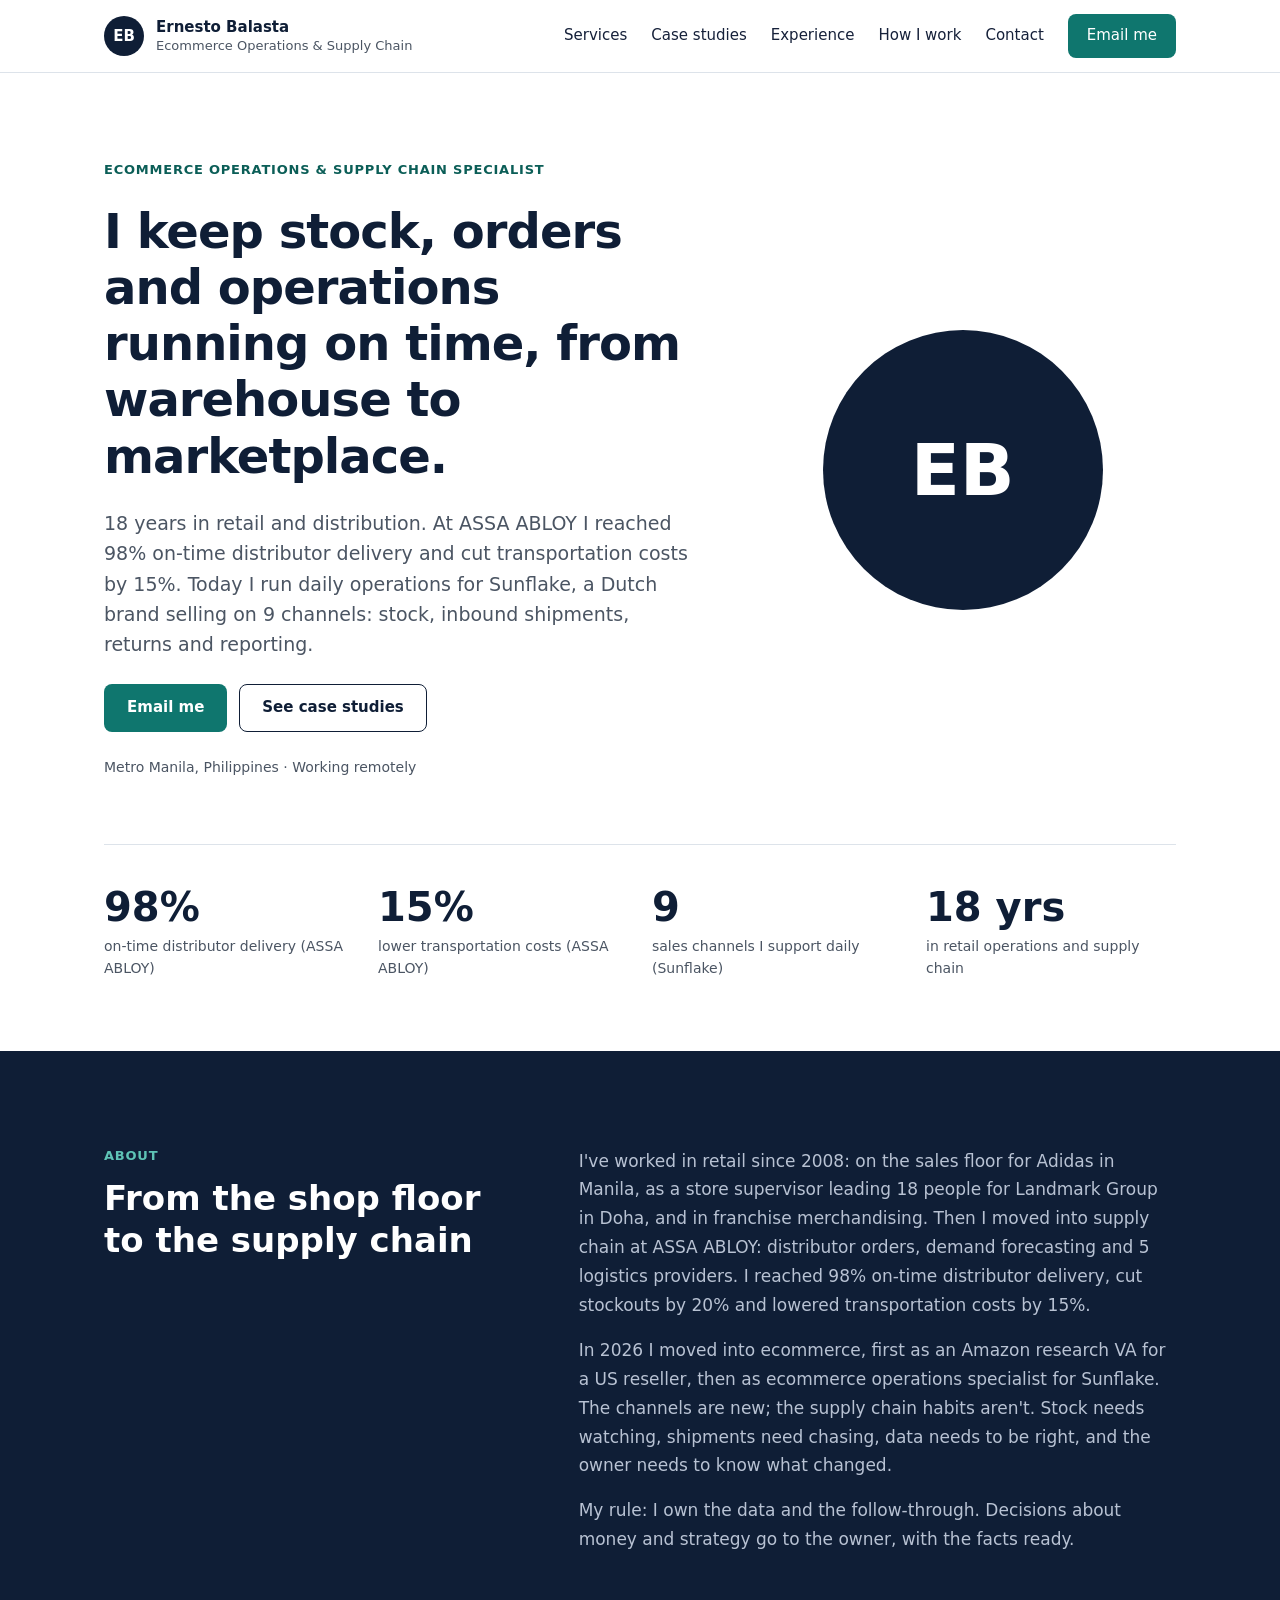
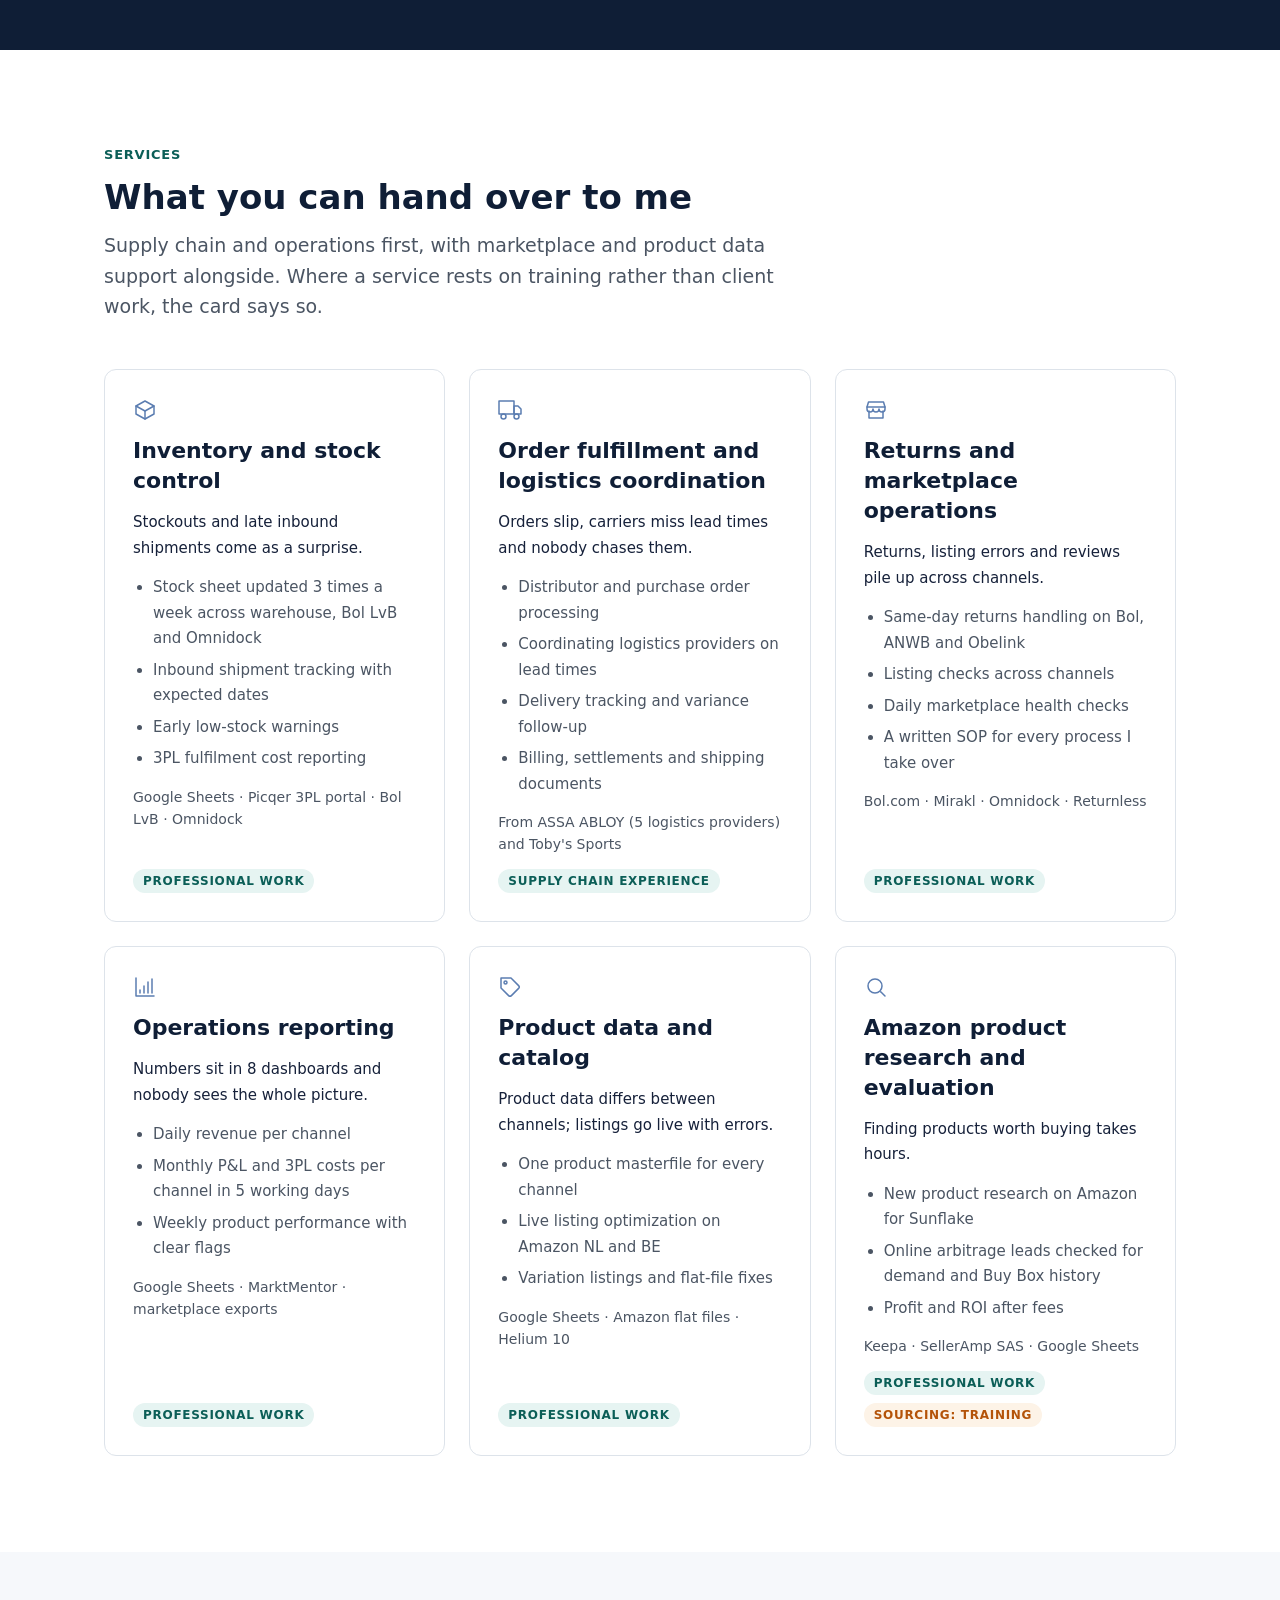
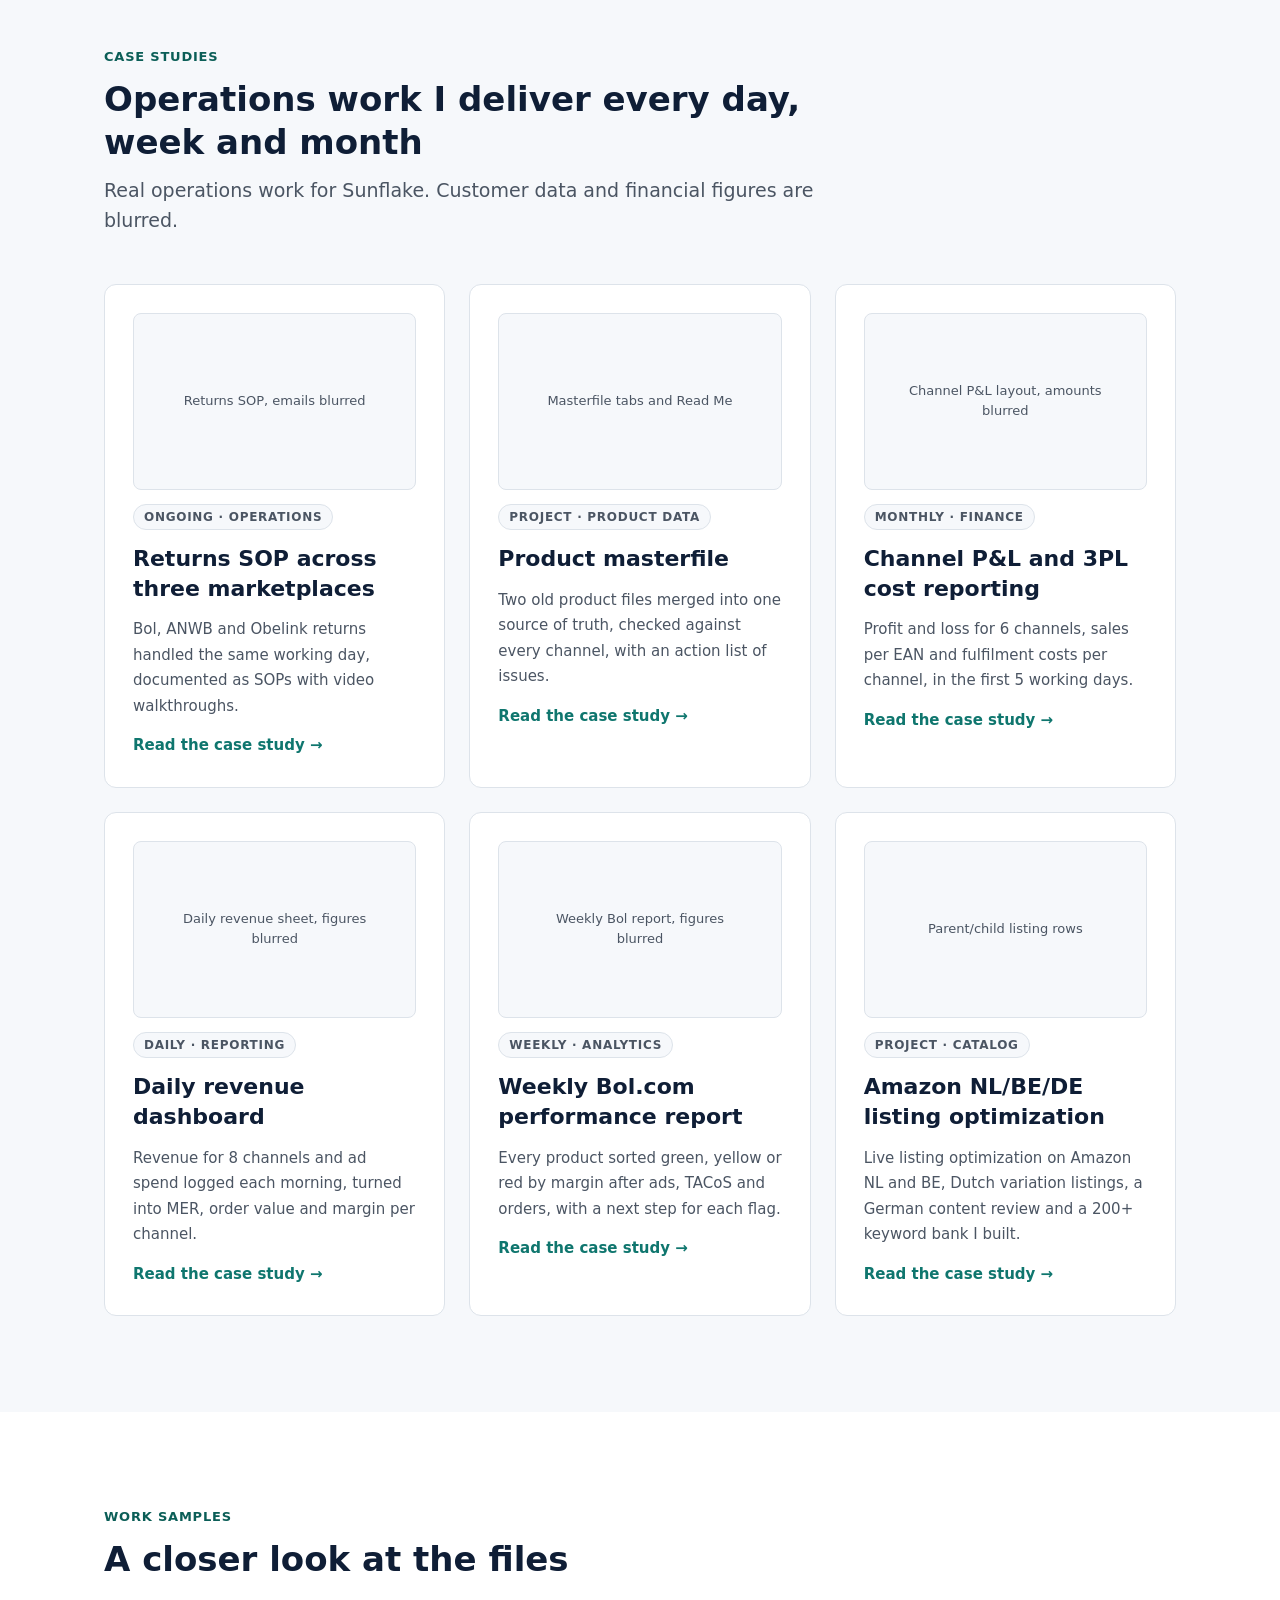
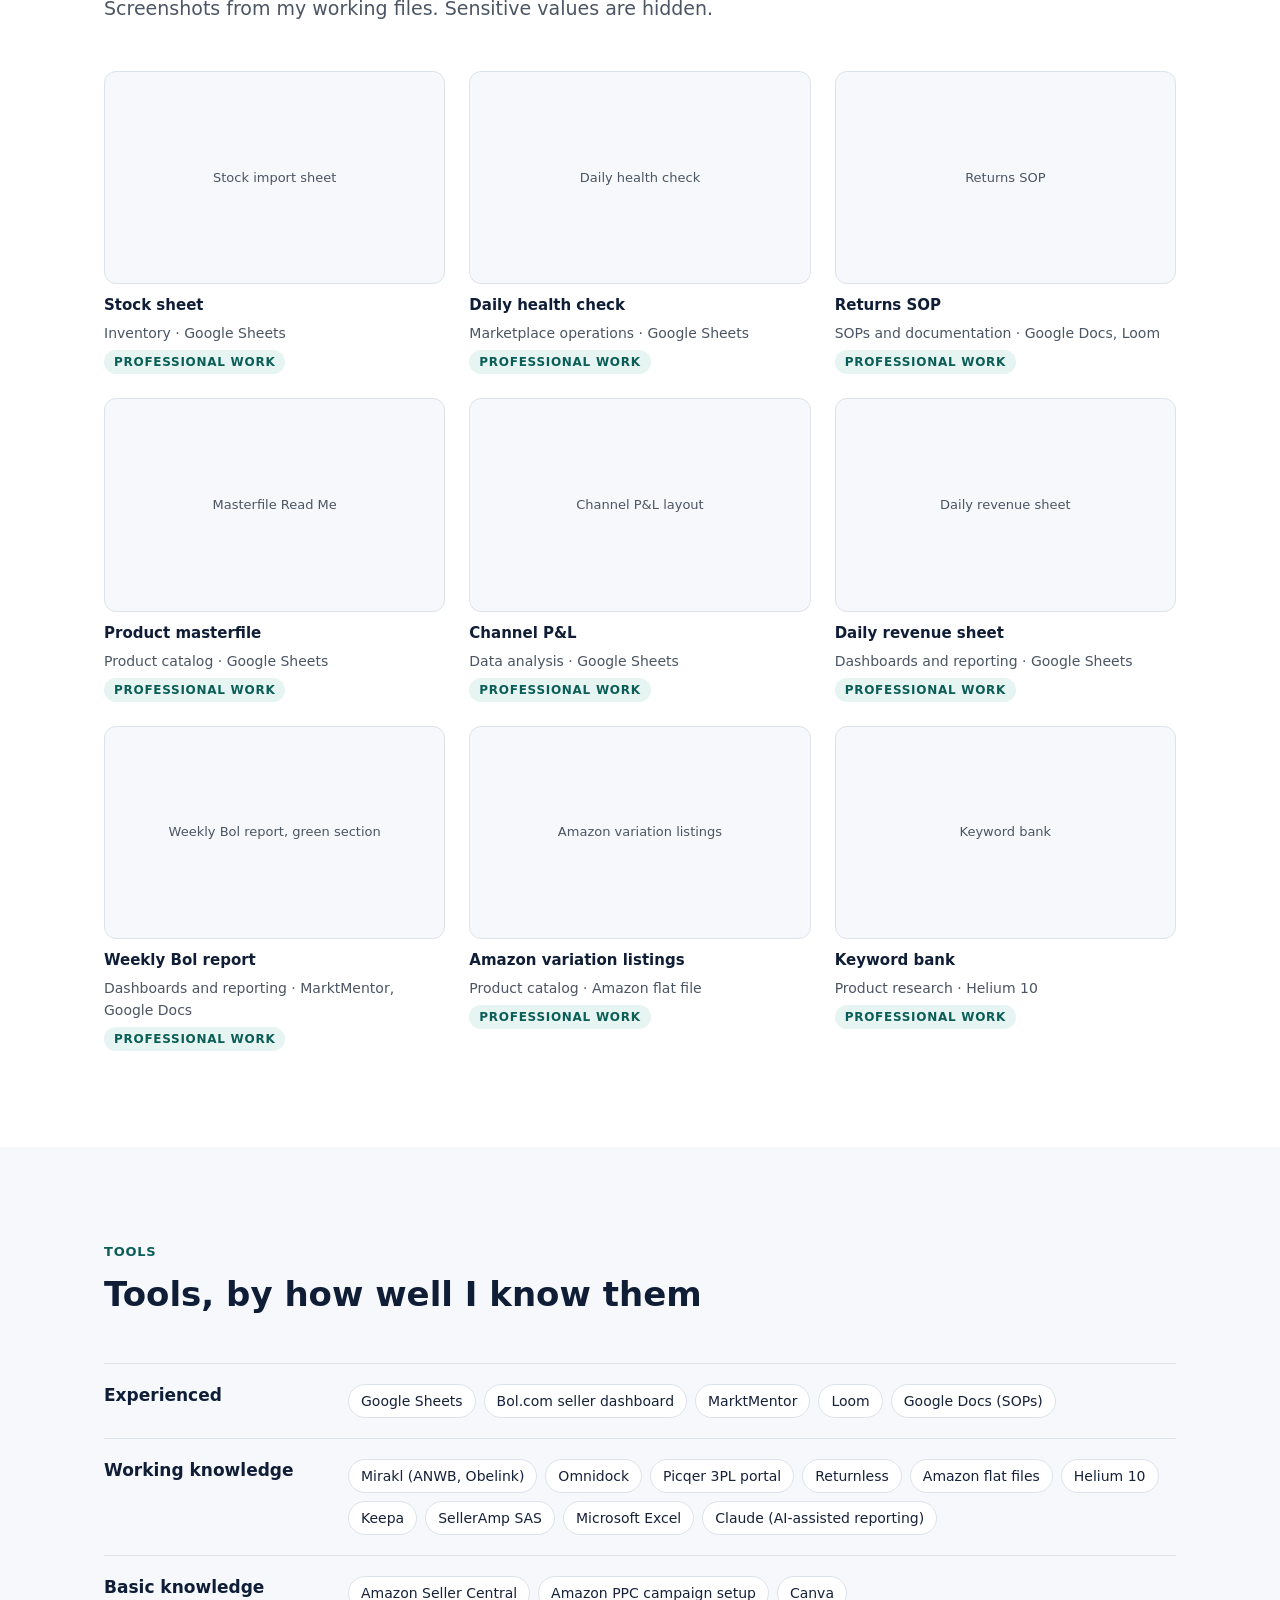
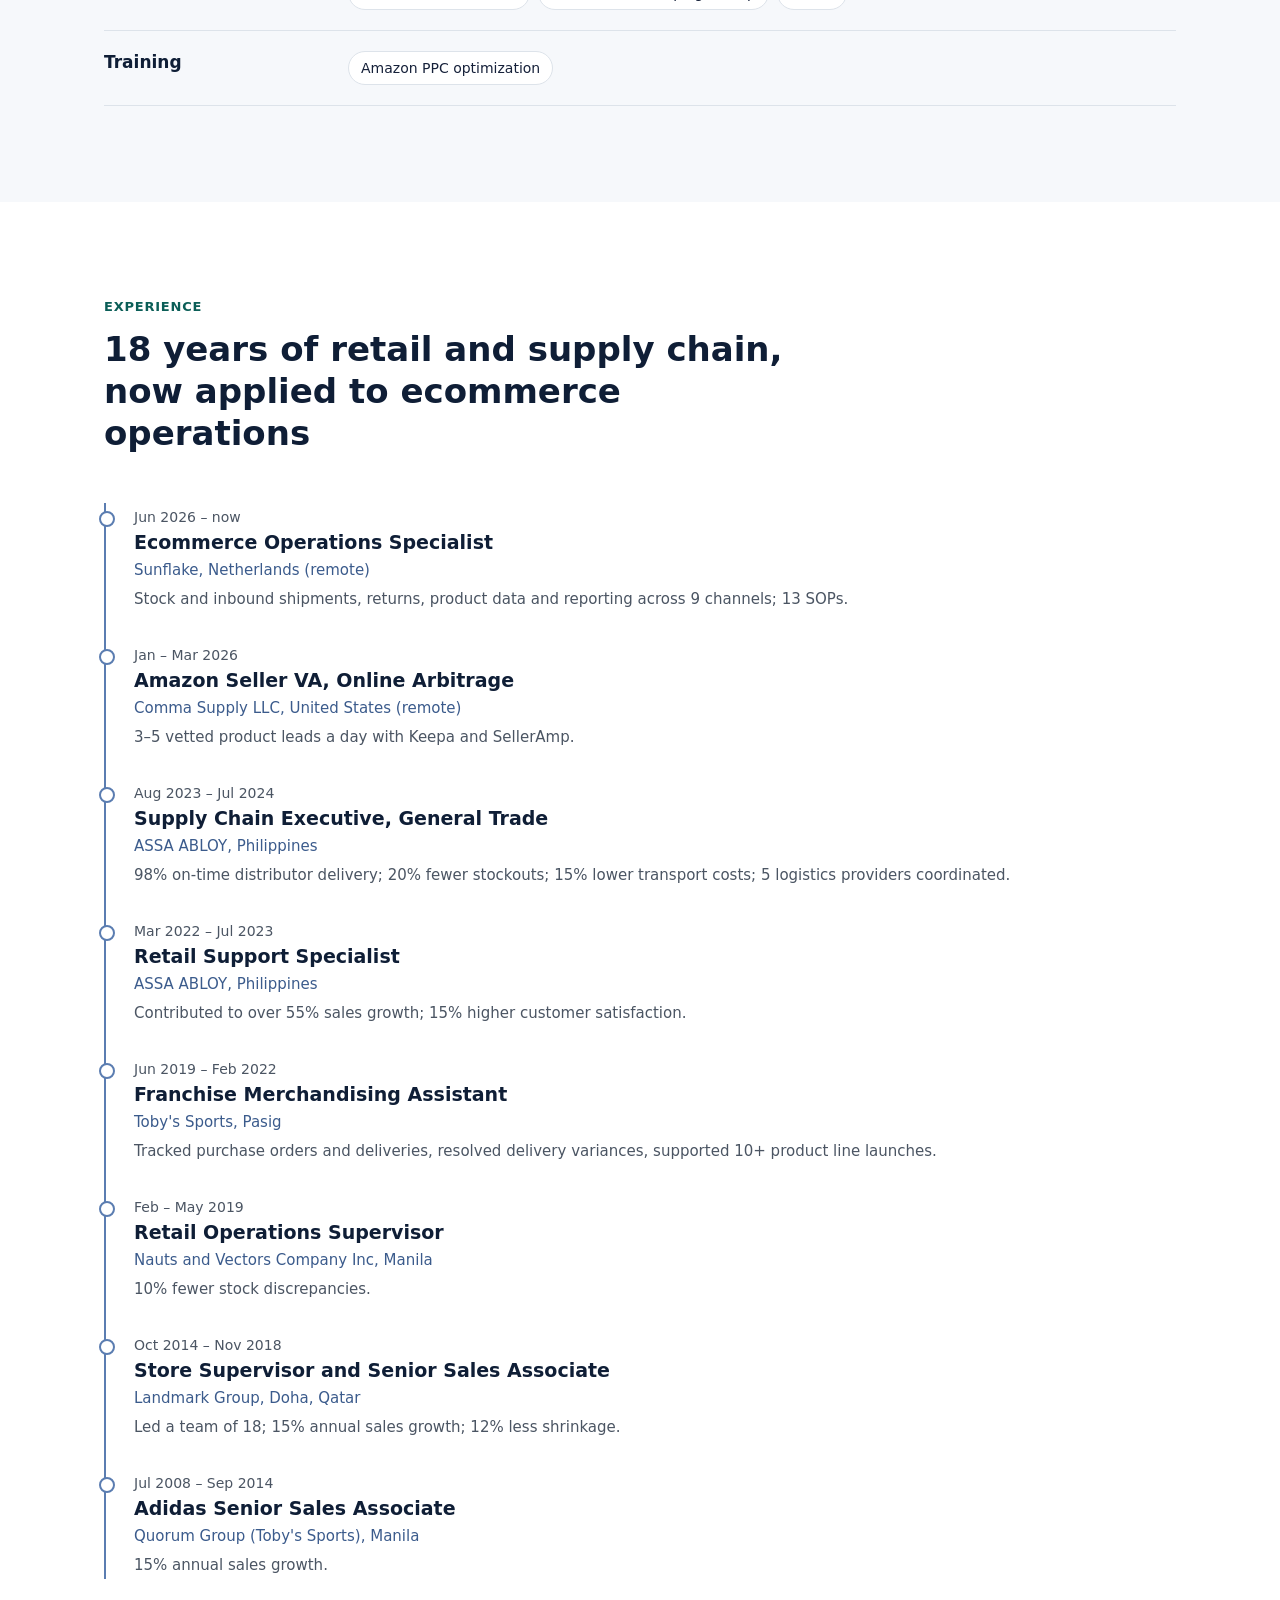
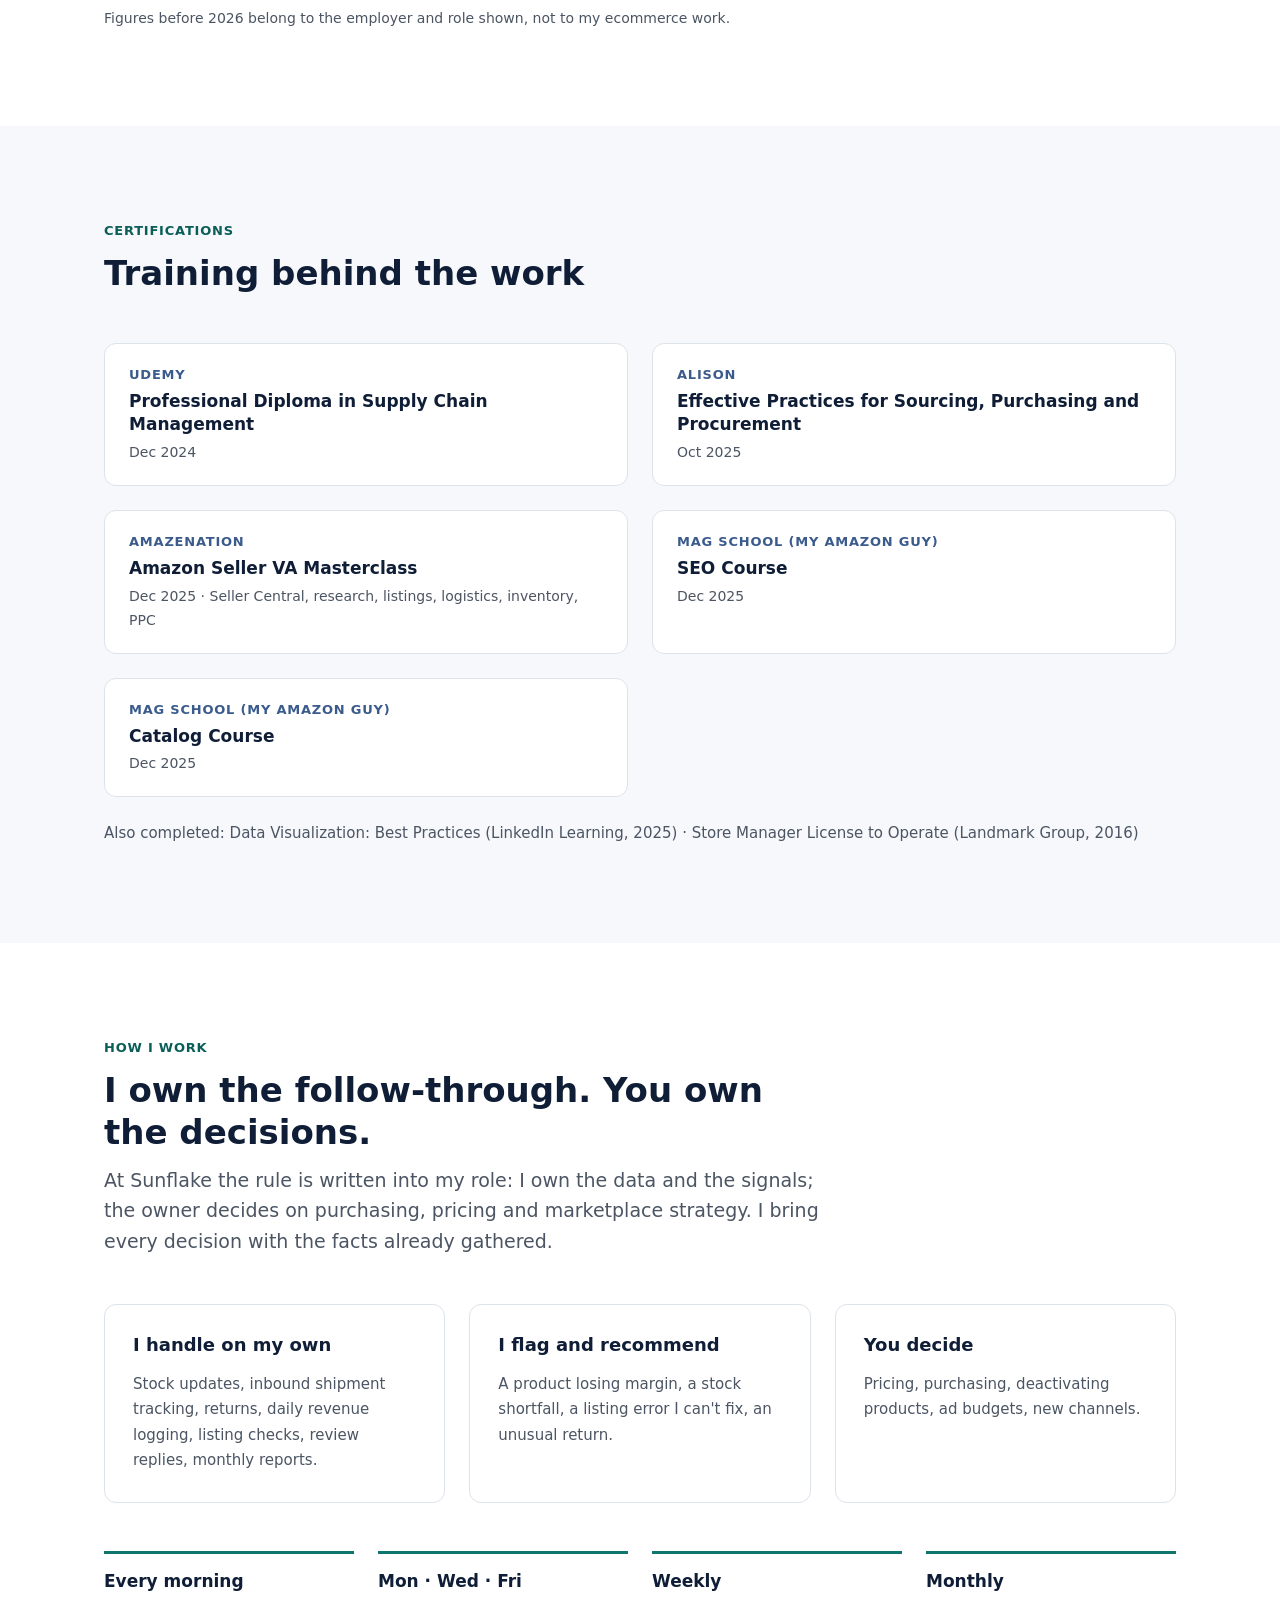
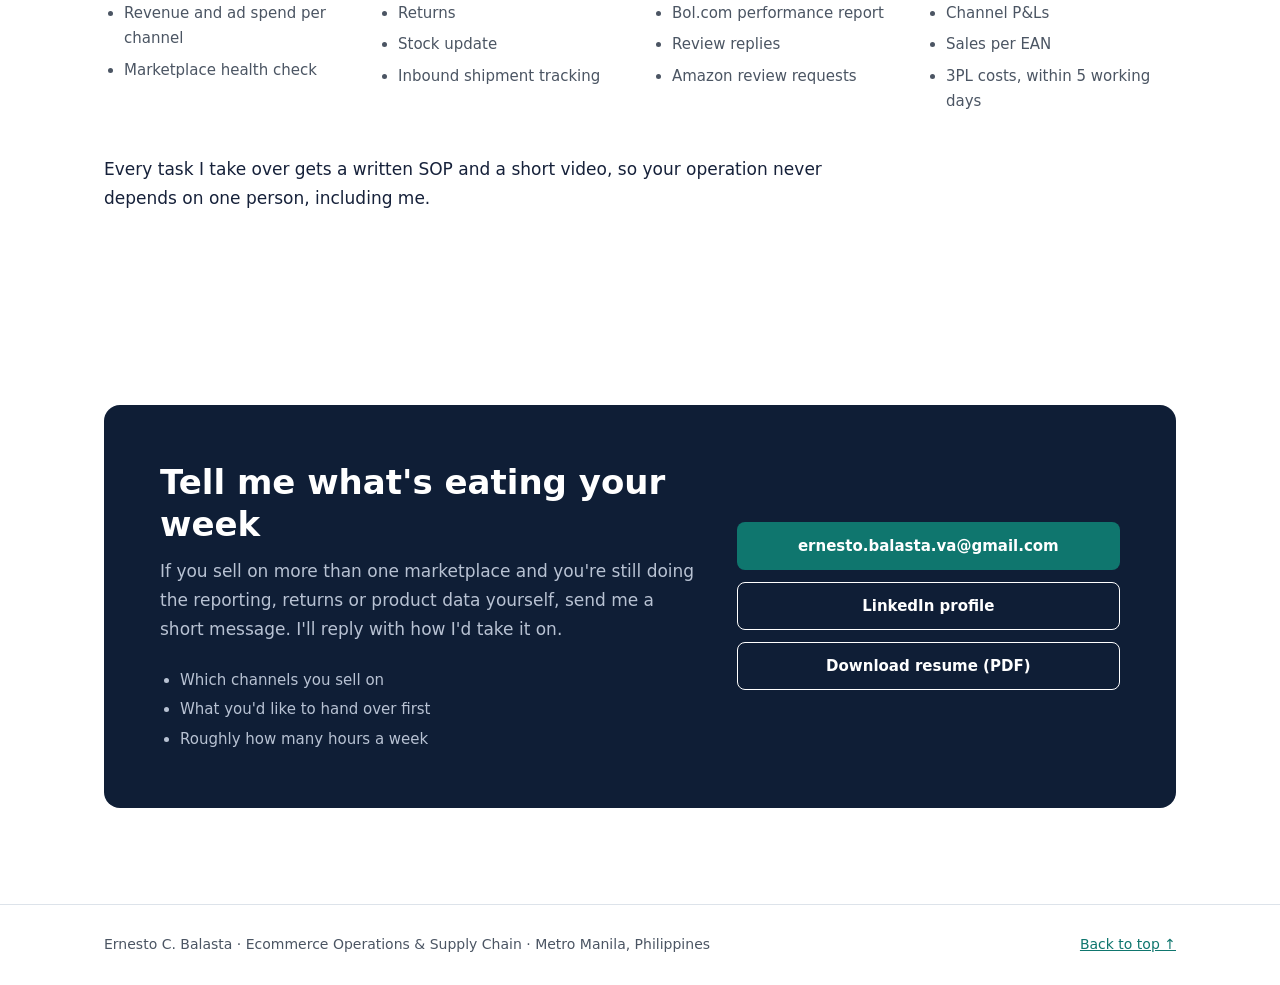
==== commit 40dfe20b: "Add files via upload" ====
--- a/index.html
+++ b/index.html
@@ -11,7 +11,7 @@
 <link rel="preconnect" href="https://fonts.googleapis.com">
 <link rel="preconnect" href="https://fonts.gstatic.com" crossorigin>
 <link href="https://fonts.googleapis.com/css2?family=Poppins:wght@400;500;600;700&amp;display=swap" rel="stylesheet">
-<link rel="stylesheet" href="css/style.css">
+<link rel="stylesheet" href="style.css">
 </head>
 <body>
 <a class="skip" href="#main">Skip to content</a>
@@ -51,7 +51,7 @@
         <p class="hero-meta">Metro Manila, Philippines · Working remotely</p>
       </div>
       <div class="hero-photo">
-        <div class="headshot" aria-hidden="true">EB<img src="images/headshot.jpg" alt="" onerror="this.remove()"></div>
+        <div class="headshot" aria-hidden="true">EB<img src="headshot.jpg" alt="" onerror="this.remove()"></div>
       </div>
     </div>
 
@@ -150,43 +150,43 @@
       <p class="lead">Real operations work for Sunflake. Customer data and financial figures are blurred.</p>
     </div>
     <div class="grid-3">
-      <a class="card case-card" href="case-studies/returns-sop.html">
-        <div class="shot"><span class="placeholder">Returns SOP, emails blurred</span><img src="images/returns-sop.png" alt="Returns SOP cover table and exceptions table, customer details blurred" onerror="this.remove()"></div>
+      <a class="card case-card" href="returns-sop.html">
+        <div class="shot"><span class="placeholder">Returns SOP, emails blurred</span><img src="returns-sop.png" alt="Returns SOP cover table and exceptions table, customer details blurred" onerror="this.remove()"></div>
         <span class="tag neutral" style="align-self:flex-start">Ongoing · Operations</span>
         <h3>Returns SOP across three marketplaces</h3>
         <p class="muted" style="font-size:15px">Bol, ANWB and Obelink returns handled the same working day, documented as SOPs with video walkthroughs.</p>
         <span class="read-more">Read the case study →</span>
       </a>
-      <a class="card case-card" href="case-studies/product-masterfile.html">
-        <div class="shot"><span class="placeholder">Masterfile tabs and Read Me</span><img src="images/masterfile.png" alt="Product masterfile tabs: products, channels and prices, Amazon content, action list" onerror="this.remove()"></div>
+      <a class="card case-card" href="product-masterfile.html">
+        <div class="shot"><span class="placeholder">Masterfile tabs and Read Me</span><img src="masterfile.png" alt="Product masterfile tabs: products, channels and prices, Amazon content, action list" onerror="this.remove()"></div>
         <span class="tag neutral" style="align-self:flex-start">Project · Product data</span>
         <h3>Product masterfile</h3>
         <p class="muted" style="font-size:15px">Two old product files merged into one source of truth, checked against every channel, with an action list of issues.</p>
         <span class="read-more">Read the case study →</span>
       </a>
-      <a class="card case-card" href="case-studies/channel-pl-reporting.html">
-        <div class="shot"><span class="placeholder">Channel P&amp;L layout, amounts blurred</span><img src="images/channel-pl.png" alt="Monthly P&amp;L layout for one sales channel, amounts blurred" onerror="this.remove()"></div>
+      <a class="card case-card" href="channel-pl-reporting.html">
+        <div class="shot"><span class="placeholder">Channel P&amp;L layout, amounts blurred</span><img src="channel-pl.png" alt="Monthly P&amp;L layout for one sales channel, amounts blurred" onerror="this.remove()"></div>
         <span class="tag neutral" style="align-self:flex-start">Monthly · Finance</span>
         <h3>Channel P&amp;L and 3PL cost reporting</h3>
         <p class="muted" style="font-size:15px">Profit and loss for 6 channels, sales per EAN and fulfilment costs per channel, in the first 5 working days.</p>
         <span class="read-more">Read the case study →</span>
       </a>
-      <a class="card case-card" href="case-studies/daily-revenue-dashboard.html">
-        <div class="shot"><span class="placeholder">Daily revenue sheet, figures blurred</span><img src="images/revenue-dashboard.png" alt="Daily revenue sheet for 8 sales channels with ad spend and MER columns, figures blurred" onerror="this.remove()"></div>
+      <a class="card case-card" href="daily-revenue-dashboard.html">
+        <div class="shot"><span class="placeholder">Daily revenue sheet, figures blurred</span><img src="revenue-dashboard.png" alt="Daily revenue sheet for 8 sales channels with ad spend and MER columns, figures blurred" onerror="this.remove()"></div>
         <span class="tag neutral" style="align-self:flex-start">Daily · Reporting</span>
         <h3>Daily revenue dashboard</h3>
         <p class="muted" style="font-size:15px">Revenue for 8 channels and ad spend logged each morning, turned into MER, order value and margin per channel.</p>
         <span class="read-more">Read the case study →</span>
       </a>
-      <a class="card case-card" href="case-studies/bol-performance-report.html">
-        <div class="shot"><span class="placeholder">Weekly Bol report, figures blurred</span><img src="images/bol-report.png" alt="Weekly Bol.com performance report with green, yellow and red product status, figures blurred" onerror="this.remove()"></div>
+      <a class="card case-card" href="bol-performance-report.html">
+        <div class="shot"><span class="placeholder">Weekly Bol report, figures blurred</span><img src="bol-report.png" alt="Weekly Bol.com performance report with green, yellow and red product status, figures blurred" onerror="this.remove()"></div>
         <span class="tag neutral" style="align-self:flex-start">Weekly · Analytics</span>
         <h3>Weekly Bol.com performance report</h3>
         <p class="muted" style="font-size:15px">Every product sorted green, yellow or red by margin after ads, TACoS and orders, with a next step for each flag.</p>
         <span class="read-more">Read the case study →</span>
       </a>
-      <a class="card case-card" href="case-studies/amazon-listings.html">
-        <div class="shot"><span class="placeholder">Parent/child listing rows</span><img src="images/amazon-listings.png" alt="Amazon NL parent and child variation listing rows with Dutch titles and bullets" onerror="this.remove()"></div>
+      <a class="card case-card" href="amazon-listings.html">
+        <div class="shot"><span class="placeholder">Parent/child listing rows</span><img src="amazon-listings.png" alt="Amazon NL parent and child variation listing rows with Dutch titles and bullets" onerror="this.remove()"></div>
         <span class="tag neutral" style="align-self:flex-start">Project · Catalog</span>
         <h3>Amazon NL/BE/DE listing optimization</h3>
         <p class="muted" style="font-size:15px">Live listing optimization on Amazon NL and BE, Dutch variation listings, a German content review and a 200+ keyword bank I built.</p>
@@ -205,15 +205,15 @@
       <p class="lead">Screenshots from my working files. Sensitive values are hidden.</p>
     </div>
     <div class="gallery">
-      <figure><div class="shot"><span class="placeholder">Stock import sheet</span><img src="images/g-stock.png" alt="Stock management import tab, quantities blurred" onerror="this.remove()"></div><figcaption><strong>Stock sheet</strong>Inventory · Google Sheets <span class="tag" style="align-self:flex-start">Professional work</span></figcaption></figure>
-      <figure><div class="shot"><span class="placeholder">Daily health check</span><img src="images/g-health-check.png" alt="Daily marketplace health check sheet" onerror="this.remove()"></div><figcaption><strong>Daily health check</strong>Marketplace operations · Google Sheets <span class="tag" style="align-self:flex-start">Professional work</span></figcaption></figure>
-      <figure><div class="shot"><span class="placeholder">Returns SOP</span><img src="images/g-sop.png" alt="Returns SOP cover and exceptions table, customer details blurred" onerror="this.remove()"></div><figcaption><strong>Returns SOP</strong>SOPs and documentation · Google Docs, Loom <span class="tag" style="align-self:flex-start">Professional work</span></figcaption></figure>
-      <figure><div class="shot"><span class="placeholder">Masterfile Read Me</span><img src="images/g-masterfile.png" alt="Product masterfile tab bar and Read Me tab" onerror="this.remove()"></div><figcaption><strong>Product masterfile</strong>Product catalog · Google Sheets <span class="tag" style="align-self:flex-start">Professional work</span></figcaption></figure>
-      <figure><div class="shot"><span class="placeholder">Channel P&amp;L layout</span><img src="images/g-pl.png" alt="Profit and loss layout for one channel, amounts blurred" onerror="this.remove()"></div><figcaption><strong>Channel P&amp;L</strong>Data analysis · Google Sheets <span class="tag" style="align-self:flex-start">Professional work</span></figcaption></figure>
-      <figure><div class="shot"><span class="placeholder">Daily revenue sheet</span><img src="images/g-revenue.png" alt="Daily revenue sheet header and one week of rows, figures blurred" onerror="this.remove()"></div><figcaption><strong>Daily revenue sheet</strong>Dashboards and reporting · Google Sheets <span class="tag" style="align-self:flex-start">Professional work</span></figcaption></figure>
-      <figure><div class="shot"><span class="placeholder">Weekly Bol report, green section</span><img src="images/g-bol-report.png" alt="Green section and action table of the weekly Bol.com report, figures blurred" onerror="this.remove()"></div><figcaption><strong>Weekly Bol report</strong>Dashboards and reporting · MarktMentor, Google Docs <span class="tag" style="align-self:flex-start">Professional work</span></figcaption></figure>
-      <figure><div class="shot"><span class="placeholder">Amazon variation listings</span><img src="images/g-variations.png" alt="Amazon NL parent and child listing rows" onerror="this.remove()"></div><figcaption><strong>Amazon variation listings</strong>Product catalog · Amazon flat file <span class="tag" style="align-self:flex-start">Professional work</span></figcaption></figure>
-      <figure><div class="shot"><span class="placeholder">Keyword bank</span><img src="images/g-keywords.png" alt="Amazon keyword bank columns and prioritization formula, search volumes blurred" onerror="this.remove()"></div><figcaption><strong>Keyword bank</strong>Product research · Helium 10 <span class="tag" style="align-self:flex-start">Professional work</span></figcaption></figure>
+      <figure><div class="shot"><span class="placeholder">Stock import sheet</span><img src="g-stock.png" alt="Stock management import tab, quantities blurred" onerror="this.remove()"></div><figcaption><strong>Stock sheet</strong>Inventory · Google Sheets <span class="tag" style="align-self:flex-start">Professional work</span></figcaption></figure>
+      <figure><div class="shot"><span class="placeholder">Daily health check</span><img src="g-health-check.png" alt="Daily marketplace health check sheet" onerror="this.remove()"></div><figcaption><strong>Daily health check</strong>Marketplace operations · Google Sheets <span class="tag" style="align-self:flex-start">Professional work</span></figcaption></figure>
+      <figure><div class="shot"><span class="placeholder">Returns SOP</span><img src="g-sop.png" alt="Returns SOP cover and exceptions table, customer details blurred" onerror="this.remove()"></div><figcaption><strong>Returns SOP</strong>SOPs and documentation · Google Docs, Loom <span class="tag" style="align-self:flex-start">Professional work</span></figcaption></figure>
+      <figure><div class="shot"><span class="placeholder">Masterfile Read Me</span><img src="g-masterfile.png" alt="Product masterfile tab bar and Read Me tab" onerror="this.remove()"></div><figcaption><strong>Product masterfile</strong>Product catalog · Google Sheets <span class="tag" style="align-self:flex-start">Professional work</span></figcaption></figure>
+      <figure><div class="shot"><span class="placeholder">Channel P&amp;L layout</span><img src="g-pl.png" alt="Profit and loss layout for one channel, amounts blurred" onerror="this.remove()"></div><figcaption><strong>Channel P&amp;L</strong>Data analysis · Google Sheets <span class="tag" style="align-self:flex-start">Professional work</span></figcaption></figure>
+      <figure><div class="shot"><span class="placeholder">Daily revenue sheet</span><img src="g-revenue.png" alt="Daily revenue sheet header and one week of rows, figures blurred" onerror="this.remove()"></div><figcaption><strong>Daily revenue sheet</strong>Dashboards and reporting · Google Sheets <span class="tag" style="align-self:flex-start">Professional work</span></figcaption></figure>
+      <figure><div class="shot"><span class="placeholder">Weekly Bol report, green section</span><img src="g-bol-report.png" alt="Green section and action table of the weekly Bol.com report, figures blurred" onerror="this.remove()"></div><figcaption><strong>Weekly Bol report</strong>Dashboards and reporting · MarktMentor, Google Docs <span class="tag" style="align-self:flex-start">Professional work</span></figcaption></figure>
+      <figure><div class="shot"><span class="placeholder">Amazon variation listings</span><img src="g-variations.png" alt="Amazon NL parent and child listing rows" onerror="this.remove()"></div><figcaption><strong>Amazon variation listings</strong>Product catalog · Amazon flat file <span class="tag" style="align-self:flex-start">Professional work</span></figcaption></figure>
+      <figure><div class="shot"><span class="placeholder">Keyword bank</span><img src="g-keywords.png" alt="Amazon keyword bank columns and prioritization formula, search volumes blurred" onerror="this.remove()"></div><figcaption><strong>Keyword bank</strong>Product research · Helium 10 <span class="tag" style="align-self:flex-start">Professional work</span></figcaption></figure>
     </div>
   </div>
 </section>
@@ -323,7 +323,7 @@
       <div class="stack">
         <a class="btn btn-primary" href="mailto:ernesto.balasta.va@gmail.com?subject=Ecommerce%20operations%20support">ernesto.balasta.va@gmail.com</a>
         <a class="btn btn-secondary" href="https://www.linkedin.com/in/ernesto-balasta" target="_blank" rel="noopener">LinkedIn profile</a>
-        <a class="btn btn-secondary" href="files/Ernesto-Balasta-Resume.pdf">Download resume (PDF)</a>
+        <a class="btn btn-secondary" href="Ernesto-Balasta-Resume.pdf">Download resume (PDF)</a>
       </div>
     </div>
   </div>
--- a/style.css
+++ b/style.css
@@ -0,0 +1,227 @@
+/* Ernesto Balasta — portfolio styles (design system: Stage 6) */
+:root{
+  --navy:#0F1E36; --ink:#16213A; --slate:#4B5563;
+  --teal:#0F766E; --teal-700:#0B5E57; --teal-tint:#E6F4F2;
+  --blue:#5B7DB1; --blue-text:#3B5B8C;
+  --bg:#F6F8FB; --surface:#FFFFFF; --border:#DDE3EA;
+  --amber:#B45309; --amber-tint:#FDF3E7; --green:#15803D; --red:#B42318;
+  --on-navy-2:#B8C2D3; --on-navy-link:#5EC4B6;
+  --max:1120px;
+}
+*{box-sizing:border-box}
+html{scroll-behavior:smooth}
+body{margin:0;font-family:'Poppins',system-ui,-apple-system,'Segoe UI',sans-serif;font-size:16px;line-height:1.7;color:var(--ink);background:var(--surface);-webkit-font-smoothing:antialiased}
+img{max-width:100%;display:block}
+a{color:var(--teal)}
+a:hover{color:var(--teal-700)}
+h1,h2,h3{color:var(--navy);margin:0;line-height:1.25}
+h1{font-size:48px;line-height:1.17;font-weight:700;letter-spacing:-0.02em}
+h2{font-size:34px;line-height:1.24;font-weight:600}
+h3{font-size:22px;line-height:1.36;font-weight:600}
+p{margin:0}
+ul,ol{margin:0;padding-left:20px}
+.container{max-width:var(--max);margin:0 auto;padding:0 24px}
+.section{padding:96px 0}
+.section.alt{background:var(--bg)}
+.eyebrow{display:inline-block;font-size:13px;line-height:18px;font-weight:600;letter-spacing:.06em;text-transform:uppercase;color:var(--teal-700)}
+.lead{font-size:19px;line-height:1.6;color:var(--slate)}
+.section-head{max-width:720px;display:flex;flex-direction:column;gap:12px;margin-bottom:48px}
+.muted{color:var(--slate)}
+.small{font-size:14px;line-height:22px}
+.skip{position:absolute;left:-999px;top:8px;background:var(--navy);color:#fff;padding:8px 16px;border-radius:8px;z-index:100}
+.skip:focus{left:8px}
+
+/* Header */
+.site-header{position:sticky;top:0;z-index:50;background:rgba(255,255,255,.96);border-bottom:1px solid var(--border)}
+.site-header .container{display:flex;align-items:center;justify-content:space-between;gap:16px;min-height:72px;flex-wrap:wrap}
+.brand{display:flex;align-items:center;gap:12px;text-decoration:none;color:var(--navy)}
+.monogram{width:40px;height:40px;border-radius:50%;background:var(--navy);color:#fff;display:flex;align-items:center;justify-content:center;font-weight:600;font-size:15px;flex:none}
+.brand strong{display:block;font-size:15px;line-height:20px;font-weight:600}
+.brand span{display:block;font-size:13px;line-height:18px;color:var(--slate)}
+.nav{display:flex;align-items:center;gap:4px 24px;flex-wrap:wrap}
+.nav a{color:var(--ink);text-decoration:none;font-size:15px;font-weight:500;padding:10px 0}
+.nav a:hover{color:var(--teal)}
+.nav .btn{padding:0 18px;min-height:44px;color:#fff}
+.menu-toggle{display:none}
+
+/* Buttons */
+.btn{display:inline-flex;align-items:center;justify-content:center;gap:8px;min-height:48px;padding:0 22px;border-radius:8px;font-size:15px;font-weight:600;text-decoration:none;border:1px solid transparent;cursor:pointer;font-family:inherit}
+.btn-primary{background:var(--teal);color:#fff}
+.btn-primary:hover{background:var(--teal-700);color:#fff}
+.btn-secondary{background:#fff;color:var(--navy);border-color:var(--navy)}
+.btn-secondary:hover{background:var(--bg);color:var(--navy)}
+.btn-row{display:flex;flex-wrap:wrap;gap:12px}
+a:focus-visible,button:focus-visible{outline:3px solid var(--teal);outline-offset:2px}
+
+/* Tags */
+.tag{display:inline-flex;align-items:center;font-size:12px;line-height:16px;font-weight:600;letter-spacing:.06em;text-transform:uppercase;padding:4px 10px;border-radius:999px;background:var(--teal-tint);color:var(--teal-700);white-space:nowrap}
+.tag.training{background:var(--amber-tint);color:var(--amber)}
+.tag.neutral{background:var(--bg);color:var(--slate);border:1px solid var(--border)}
+
+/* Hero */
+.hero{padding:88px 0 72px}
+.hero-grid{display:grid;grid-template-columns:7fr 5fr;gap:48px;align-items:center}
+.hero-text{display:flex;flex-direction:column;gap:24px}
+.hero-meta{font-size:14px;color:var(--slate)}
+.headshot{width:280px;height:280px;border-radius:50%;margin:0 auto;background:var(--navy);display:flex;align-items:center;justify-content:center;color:#fff;font-size:72px;font-weight:600;position:relative;overflow:hidden}
+.headshot img{position:absolute;inset:0;width:100%;height:100%;object-fit:cover}
+
+/* Proof bar */
+.proof{display:grid;grid-template-columns:repeat(4,minmax(0,1fr));gap:24px;border-top:1px solid var(--border);padding-top:40px}
+.stat strong{display:block;font-size:40px;line-height:44px;font-weight:700;color:var(--navy)}
+.stat span{display:block;font-size:14px;line-height:22px;color:var(--slate);margin-top:6px}
+
+/* About band */
+.band{background:var(--navy);color:#fff}
+.band h2{color:#fff}
+.band .eyebrow{color:var(--on-navy-link)}
+.band p{color:var(--on-navy-2)}
+.band a{color:var(--on-navy-link)}
+.about-grid{display:grid;grid-template-columns:5fr 7fr;gap:48px;align-items:start}
+.about-grid .copy{display:flex;flex-direction:column;gap:16px;font-size:17px}
+
+/* Cards */
+.grid-3{display:grid;grid-template-columns:repeat(3,minmax(0,1fr));gap:24px}
+.grid-2{display:grid;grid-template-columns:repeat(2,minmax(0,1fr));gap:24px}
+.card{background:#fff;border:1px solid var(--border);border-radius:12px;padding:28px;display:flex;flex-direction:column;gap:14px}
+a.card{text-decoration:none;color:inherit;transition:border-color .15s}
+a.card:hover{border-color:var(--teal)}
+.card .icon{width:24px;height:24px;color:var(--blue)}
+.card ul{display:flex;flex-direction:column;gap:6px;color:var(--slate);font-size:15px}
+.card .meta{font-size:14px;line-height:22px;color:var(--slate)}
+.card .foot{margin-top:auto;display:flex;flex-wrap:wrap;gap:8px;align-items:center;justify-content:space-between}
+.card .problem{font-size:15px;color:var(--ink)}
+.read-more{font-weight:600;color:var(--teal);font-size:15px}
+.note{margin-top:24px;font-size:15px;color:var(--slate);max-width:820px}
+
+/* Screenshot frame */
+.shot{position:relative;aspect-ratio:16/10;border-radius:12px;border:1px solid var(--border);background:var(--bg);overflow:hidden;display:flex;align-items:center;justify-content:center;text-align:center;padding:16px;margin:0}
+.shot .placeholder{font-size:13px;line-height:20px;color:var(--slate);max-width:80%}
+.shot img{position:absolute;inset:0;width:100%;height:100%;object-fit:cover;object-position:top left}
+.case-card .shot{border-radius:8px}
+figure.shot-large{margin:0;display:flex;flex-direction:column;gap:10px}
+figure.shot-large figcaption{font-size:14px;line-height:22px;color:var(--slate)}
+
+/* Gallery */
+.gallery{display:grid;grid-template-columns:repeat(3,minmax(0,1fr));gap:24px}
+.gallery figure{margin:0;display:flex;flex-direction:column;gap:10px}
+.gallery figcaption{display:flex;flex-direction:column;gap:6px;font-size:14px;line-height:22px;color:var(--slate)}
+.gallery figcaption strong{color:var(--navy);font-size:15px}
+
+/* Tools */
+.levels{display:flex;flex-direction:column;border-top:1px solid var(--border)}
+.level{display:grid;grid-template-columns:220px 1fr;gap:24px;padding:20px 0;border-bottom:1px solid var(--border);align-items:start}
+.level h3{font-size:17px}
+.chips{display:flex;flex-wrap:wrap;gap:8px}
+.chip{font-size:14px;line-height:20px;padding:6px 12px;border-radius:999px;background:#fff;border:1px solid var(--border);color:var(--ink)}
+
+/* Timeline */
+.timeline{list-style:none;padding:0;margin:0;border-left:2px solid var(--blue);display:flex;flex-direction:column;gap:28px}
+.timeline li{padding-left:28px;position:relative}
+.timeline li::before{content:"";position:absolute;left:-7px;top:8px;width:12px;height:12px;border-radius:50%;background:#fff;border:2px solid var(--blue)}
+.timeline .when{font-size:14px;color:var(--slate)}
+.timeline h3{font-size:19px}
+.timeline .where{font-size:15px;color:var(--blue-text);font-weight:500}
+.timeline p{font-size:15px;color:var(--slate);margin-top:4px}
+.timeline-note{margin-top:28px;font-size:14px;color:var(--slate)}
+
+/* Certificates */
+.cert{background:#fff;border:1px solid var(--border);border-radius:12px;padding:20px 24px;display:flex;flex-direction:column;gap:4px}
+.cert .issuer{font-size:13px;font-weight:600;letter-spacing:.06em;text-transform:uppercase;color:var(--blue-text)}
+.cert strong{font-size:17px;color:var(--navy);line-height:1.4}
+.cert span{font-size:14px;color:var(--slate)}
+.supporting{margin-top:24px;font-size:15px;color:var(--slate)}
+
+/* How I work */
+.split{display:grid;grid-template-columns:repeat(3,minmax(0,1fr));gap:24px;margin-bottom:48px}
+.split .card h3{font-size:18px}
+.rhythm{display:grid;grid-template-columns:repeat(4,minmax(0,1fr));gap:24px}
+.rhythm div{border-top:3px solid var(--teal);padding-top:16px}
+.rhythm h3{font-size:17px;margin-bottom:8px}
+.rhythm ul{font-size:15px;color:var(--slate);display:flex;flex-direction:column;gap:6px}
+.closing{margin-top:40px;font-size:17px;max-width:760px}
+
+/* Contact */
+.contact-box{background:var(--navy);border-radius:16px;padding:56px;display:grid;grid-template-columns:7fr 5fr;gap:40px;align-items:center}
+.contact-box h2{color:#fff}
+.contact-box p{color:var(--on-navy-2);font-size:17px}
+.contact-box .stack{display:flex;flex-direction:column;gap:12px}
+.contact-box .btn-secondary{background:transparent;color:#fff;border-color:#fff}
+.contact-box .btn-secondary:hover{background:rgba(255,255,255,.08)}
+.contact-box ul{color:var(--on-navy-2);font-size:15px;display:flex;flex-direction:column;gap:4px;margin-top:12px}
+
+/* Footer */
+.site-footer{border-top:1px solid var(--border);padding:28px 0;font-size:14px;color:var(--slate)}
+.site-footer .container{display:flex;flex-wrap:wrap;gap:12px;justify-content:space-between}
+
+/* Case-study pages */
+.case-hero{padding:64px 0 40px}
+.back{font-size:15px;font-weight:500;text-decoration:none;display:inline-block;margin-bottom:24px}
+.case-hero h1{font-size:42px;line-height:1.2;max-width:880px;margin:12px 0 16px}
+.summary{display:grid;grid-template-columns:repeat(4,minmax(0,1fr));gap:24px;background:var(--bg);border-radius:12px;padding:24px;margin-top:32px}
+.summary dt{font-size:12px;font-weight:600;letter-spacing:.06em;text-transform:uppercase;color:var(--slate)}
+.summary dd{margin:4px 0 0;font-size:15px;line-height:1.5;color:var(--navy);font-weight:500}
+.case-body{padding:24px 0 96px}
+.case-body .container{max-width:860px}
+.block{margin-top:44px}
+.block h2{font-size:24px;margin-bottom:12px}
+.block p+p{margin-top:12px}
+.steps{list-style:none;padding:0;margin:16px 0 0;counter-reset:step;display:flex;flex-direction:column;gap:16px}
+.steps li{counter-increment:step;display:grid;grid-template-columns:28px 1fr;gap:16px;align-items:start}
+.steps li::before{content:counter(step);width:28px;height:28px;border-radius:50%;background:var(--teal);color:#fff;font-size:14px;font-weight:600;display:flex;align-items:center;justify-content:center;margin-top:1px}
+.bullets{display:flex;flex-direction:column;gap:8px;margin-top:12px}
+table.rules{width:100%;border-collapse:collapse;margin-top:16px;font-size:15px}
+.table-wrap{overflow-x:auto;border:1px solid var(--border);border-radius:12px;margin-top:16px}
+.table-wrap table{margin:0}
+table.rules th,table.rules td{text-align:left;padding:12px 16px;border-bottom:1px solid var(--border);vertical-align:top}
+table.rules th{background:var(--bg);font-size:13px;letter-spacing:.04em;text-transform:uppercase;color:var(--slate);font-weight:600}
+table.rules tr:last-child td{border-bottom:0}
+.dot{display:inline-block;width:12px;height:12px;border-radius:50%;margin-right:8px;vertical-align:middle}
+.dot.warn{background:#C2410C}.dot.red{background:var(--red)}.dot.yellow{background:#CA8A04}.dot.green{background:var(--green)}
+.learning{background:var(--teal-tint);border-radius:12px;padding:24px;margin-top:44px}
+.learning h2{font-size:18px;margin-bottom:8px}
+.flow{list-style:none;padding:0;margin:16px 0 0;display:flex;flex-direction:column;gap:12px}
+.flow li{border:1px solid var(--border);border-radius:12px;padding:16px 20px;background:#fff}
+.flow li strong{color:var(--navy)}
+.flow li.exception{border-color:var(--amber);background:var(--amber-tint)}
+.case-nav{display:flex;flex-wrap:wrap;gap:12px;justify-content:space-between;margin-top:56px;padding-top:32px;border-top:1px solid var(--border)}
+
+/* Responsive */
+@media (max-width:959px){
+  h1{font-size:40px}
+  .hero-grid,.about-grid,.contact-box{grid-template-columns:1fr}
+  .grid-3,.gallery{grid-template-columns:repeat(2,minmax(0,1fr))}
+  .proof,.rhythm,.summary{grid-template-columns:repeat(2,minmax(0,1fr))}
+  .split{grid-template-columns:1fr}
+  .section{padding:72px 0}
+  .headshot{width:220px;height:220px;font-size:56px}
+}
+@media (max-width:639px){
+  body{font-size:16px}
+  h1{font-size:34px;line-height:1.24}
+  h2{font-size:26px;line-height:1.3}
+  h3{font-size:20px}
+  .lead{font-size:17px}
+  .container{padding:0 20px}
+  .section{padding:56px 0}
+  .hero{padding:48px 0}
+  .hero-grid{gap:32px}
+  .hero-photo{order:-1}
+  .headshot{width:160px;height:160px;font-size:44px}
+  .grid-3,.grid-2,.gallery,.rhythm{grid-template-columns:1fr}
+  .stat strong{font-size:32px;line-height:36px}
+  .level{grid-template-columns:1fr;gap:12px}
+  .contact-box{padding:32px 24px}
+  .case-hero h1{font-size:30px}
+  .summary{grid-template-columns:1fr}
+  .menu-toggle{display:inline-flex;align-items:center;gap:8px;min-height:44px;padding:0 14px;border:1px solid var(--border);border-radius:8px;background:#fff;font:inherit;font-size:15px;font-weight:500;color:var(--navy);cursor:pointer}
+  .nav{display:none;width:100%;flex-direction:column;align-items:stretch;gap:0;padding-bottom:12px}
+  .nav.open{display:flex}
+  .nav a{padding:12px 0;border-top:1px solid var(--border)}
+  .nav .btn{margin-top:12px}
+}
+
+/* fixes */
+.brand .monogram{display:flex;color:#fff;font-size:15px;line-height:1}
+@media (max-width:639px){ .brand .brand-sub{display:none} .site-header .container{flex-wrap:wrap} }
+.brand strong{color:var(--navy)}
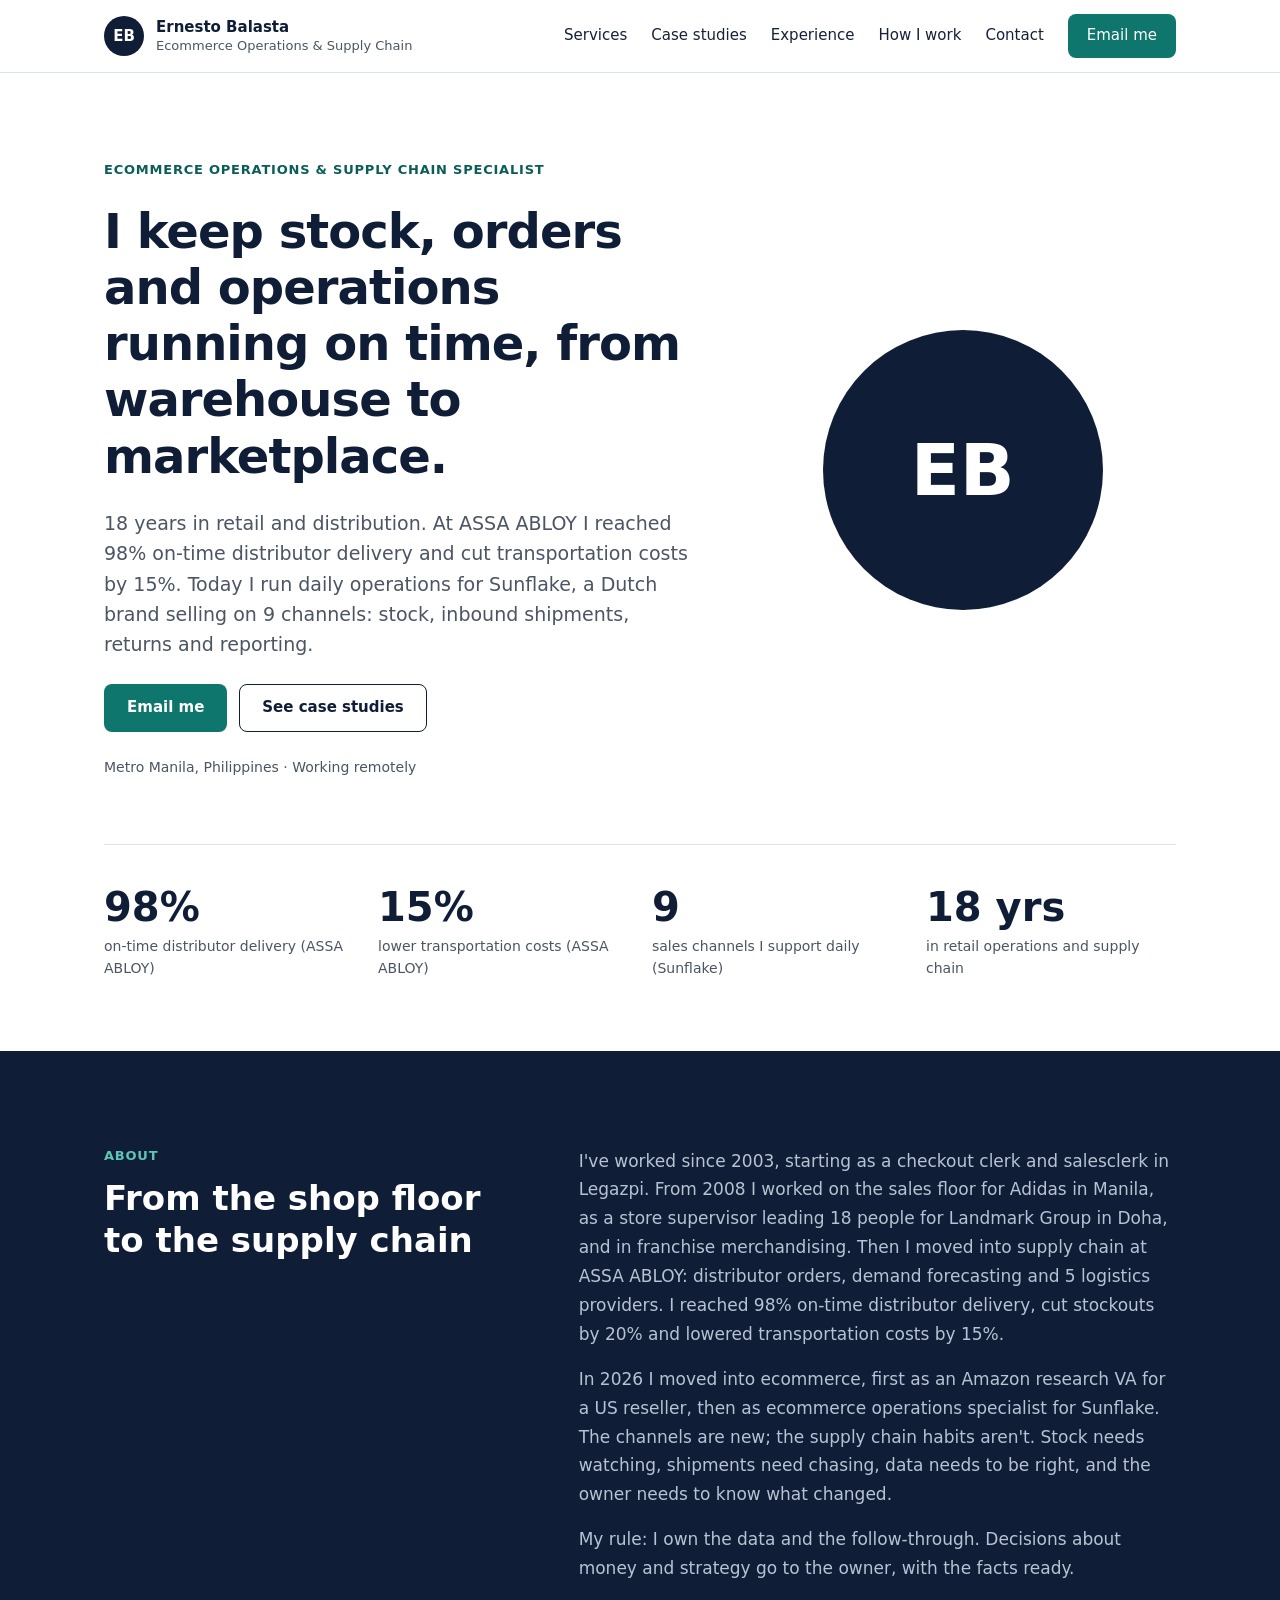
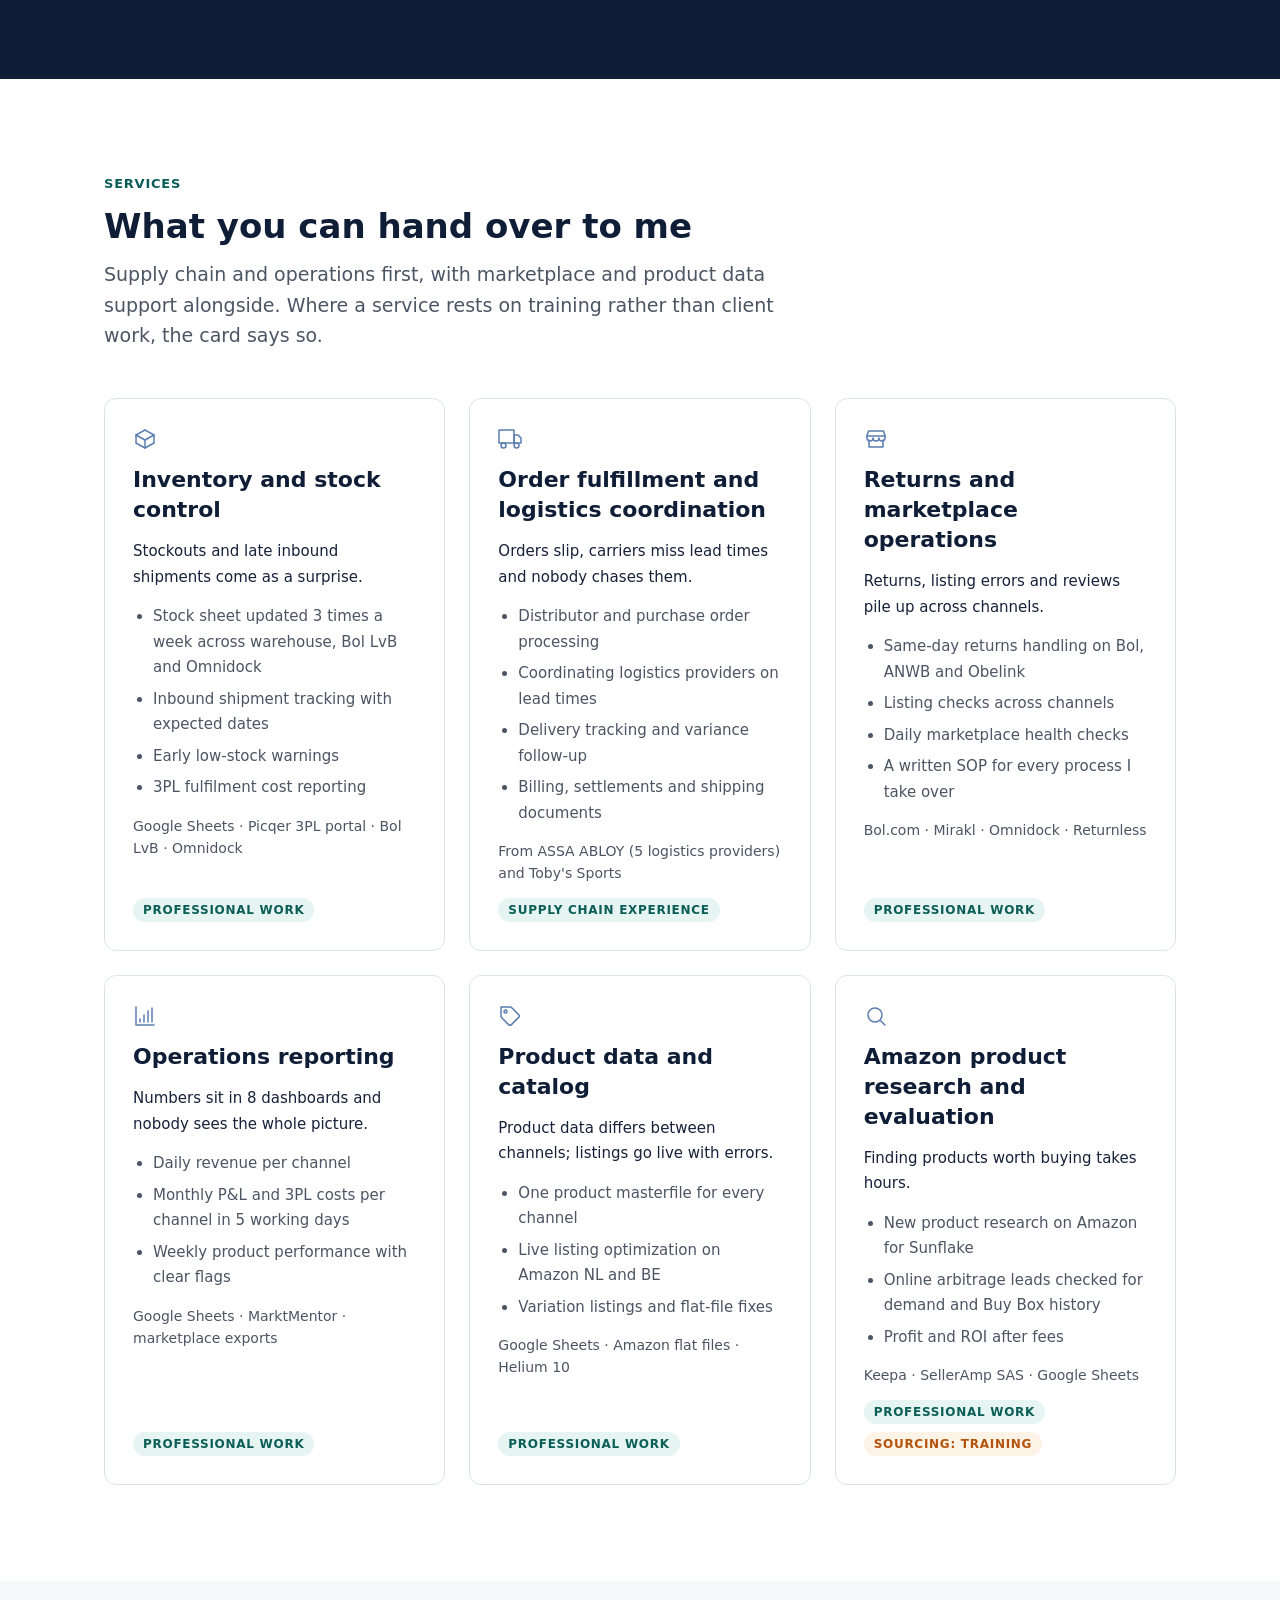
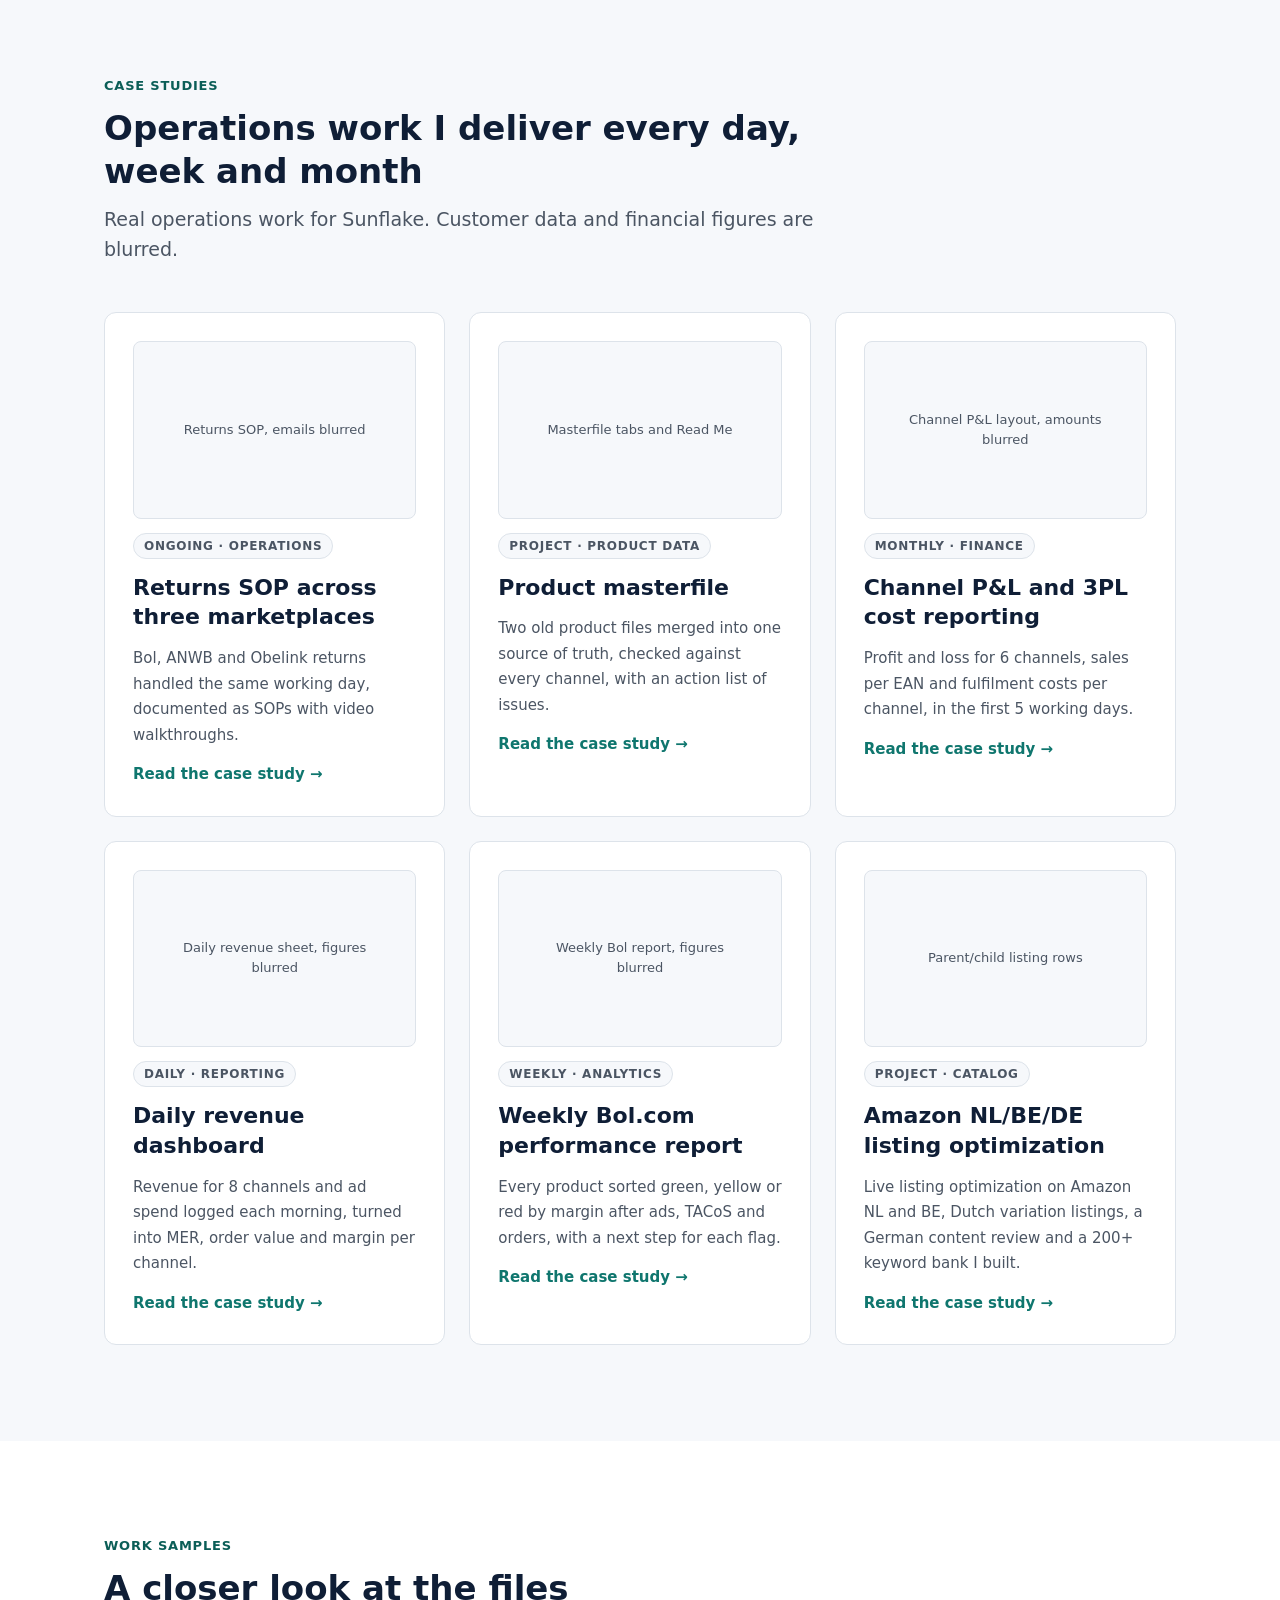
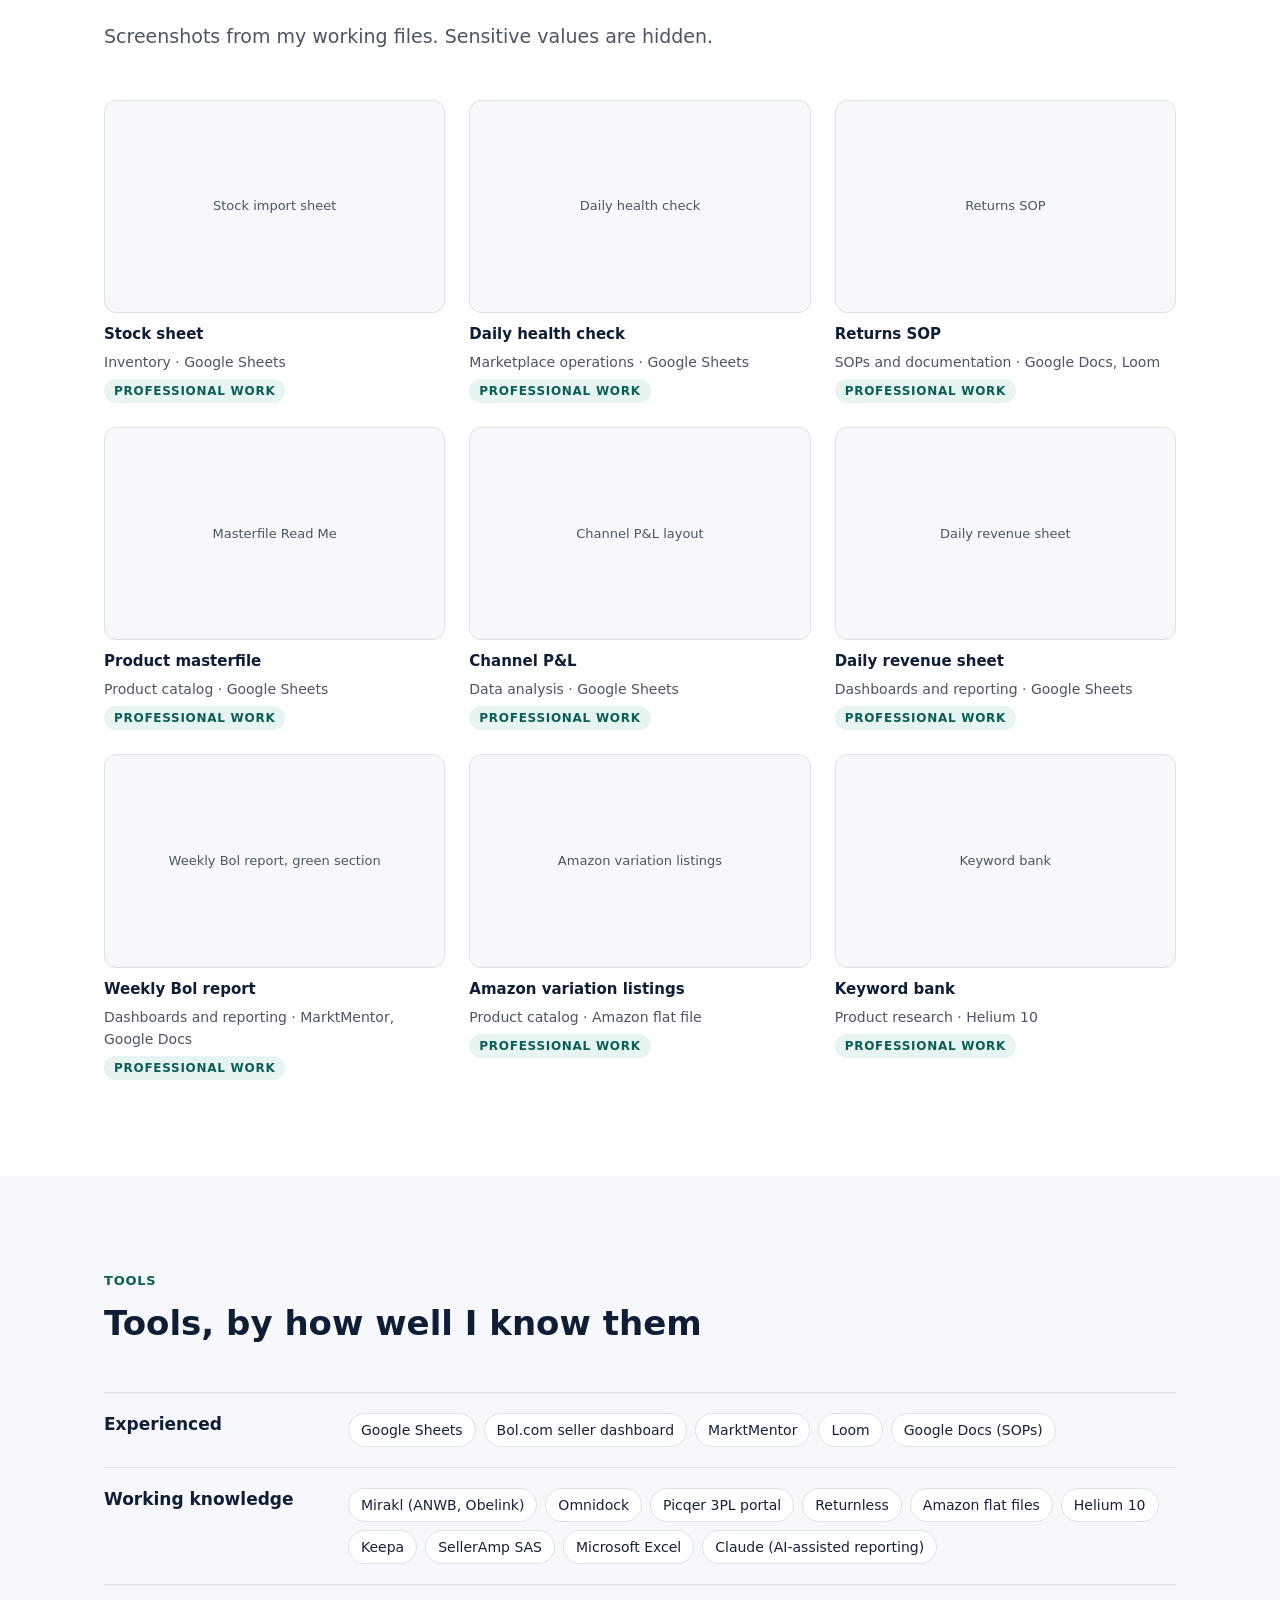
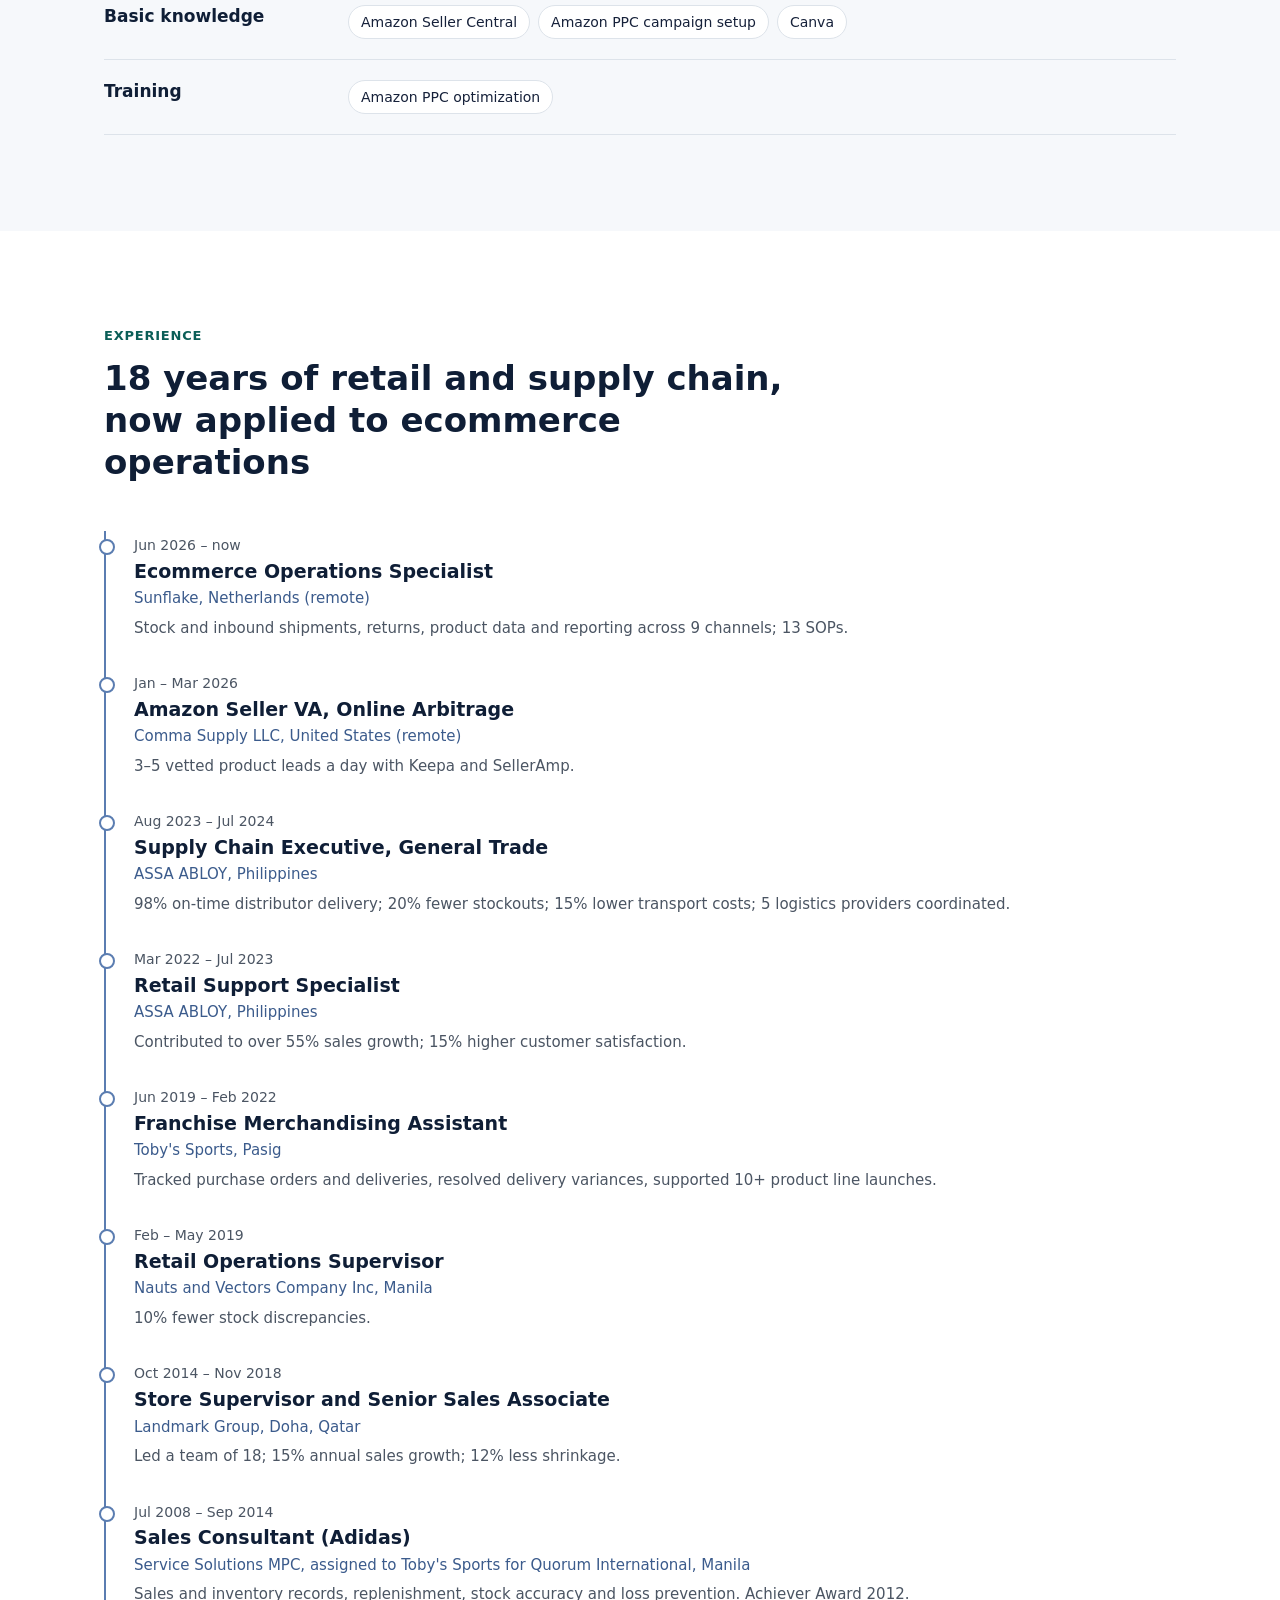
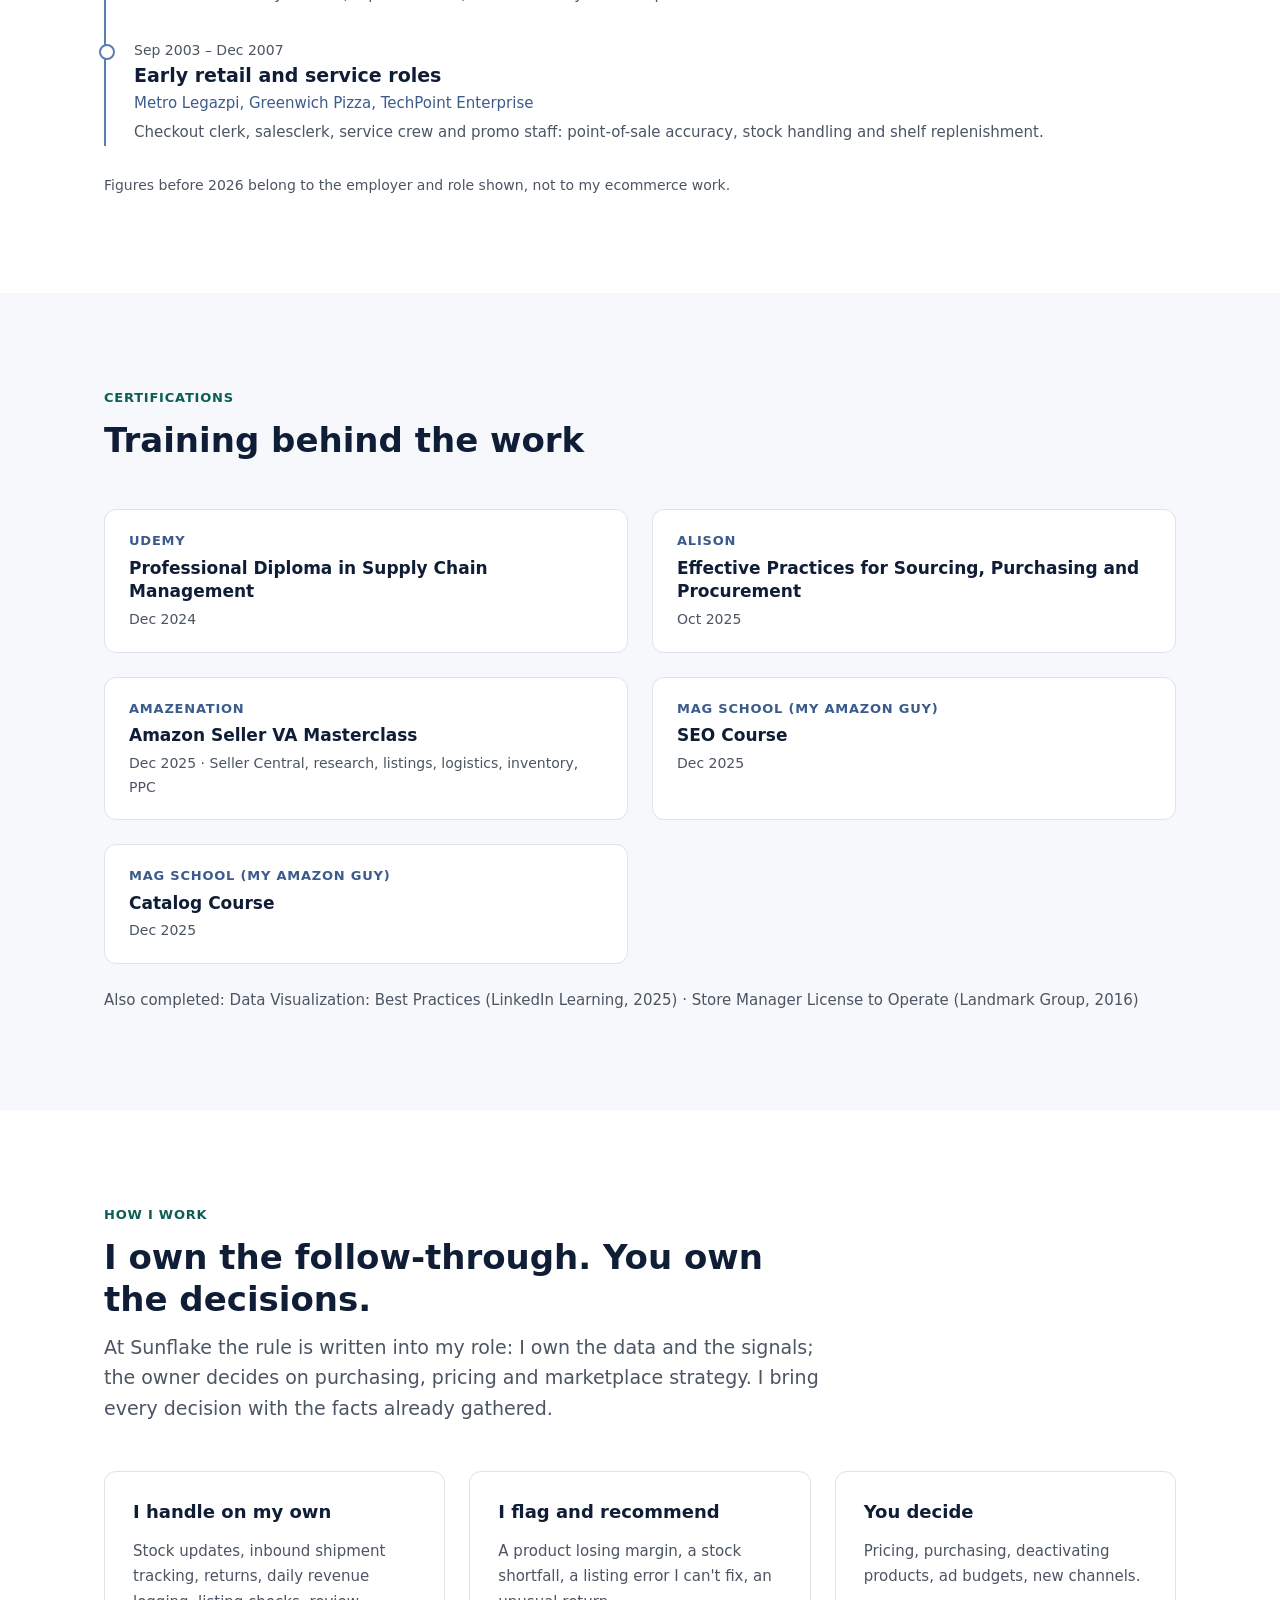
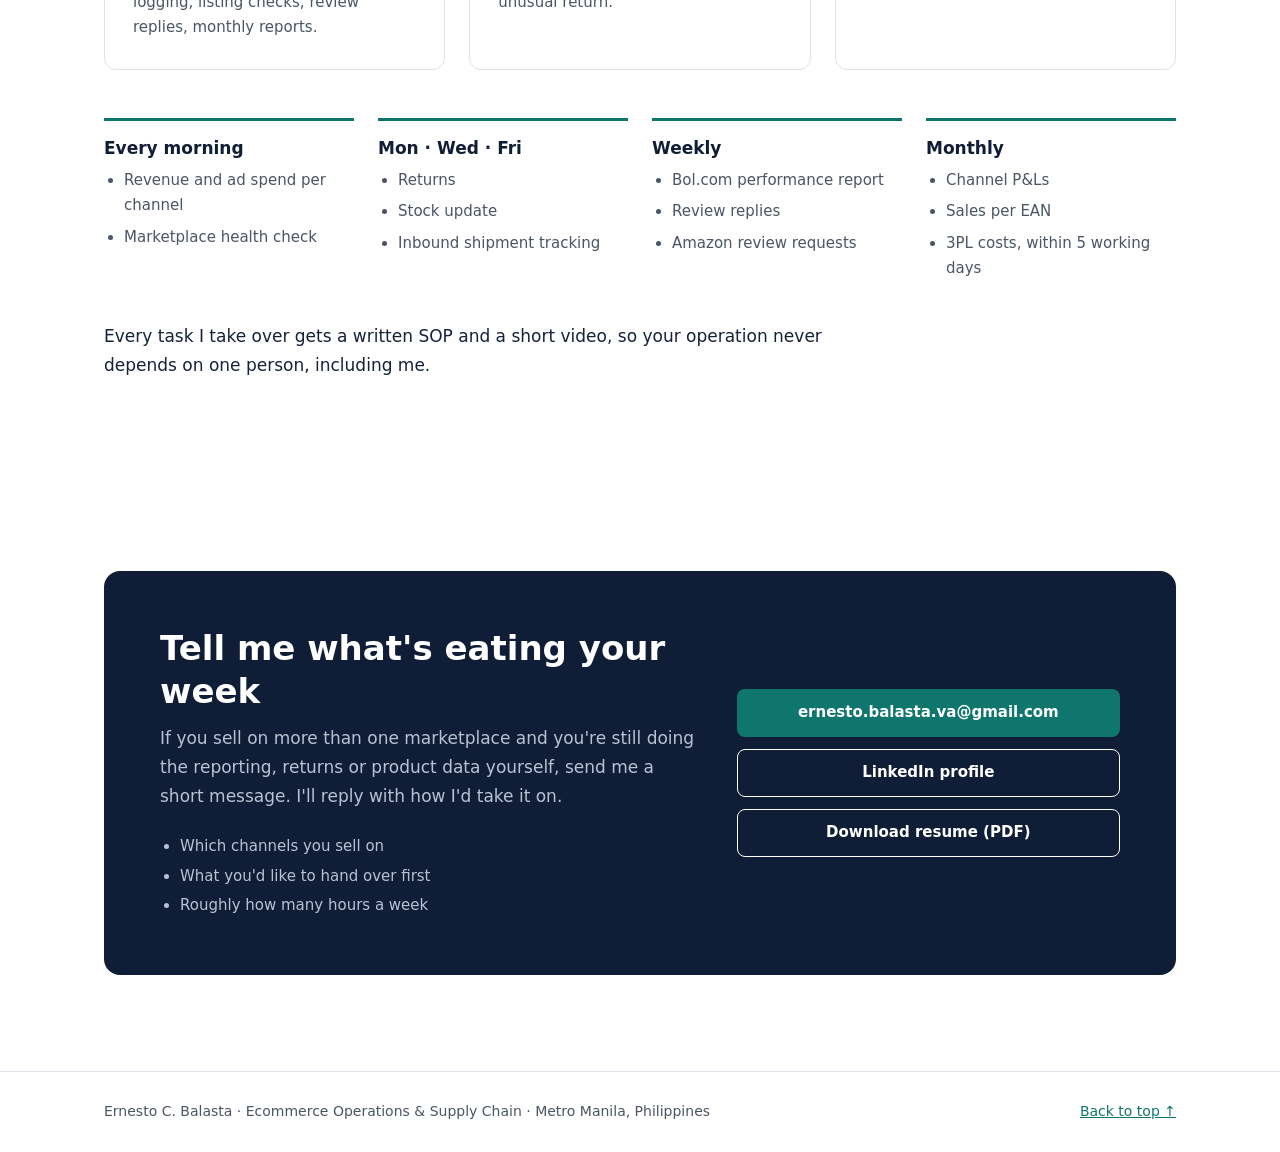
==== commit 89fe4ecd: "Add files via upload" ====
--- a/index.html
+++ b/index.html
@@ -73,7 +73,7 @@
       <h2>From the shop floor to the supply chain</h2>
     </div>
     <div class="copy">
-      <p>I've worked in retail since 2008: on the sales floor for Adidas in Manila, as a store supervisor leading 18 people for Landmark Group in Doha, and in franchise merchandising. Then I moved into supply chain at ASSA ABLOY: distributor orders, demand forecasting and 5 logistics providers. I reached 98% on-time distributor delivery, cut stockouts by 20% and lowered transportation costs by 15%.</p>
+      <p>I've worked since 2003, starting as a checkout clerk and salesclerk in Legazpi. From 2008 I worked on the sales floor for Adidas in Manila, as a store supervisor leading 18 people for Landmark Group in Doha, and in franchise merchandising. Then I moved into supply chain at ASSA ABLOY: distributor orders, demand forecasting and 5 logistics providers. I reached 98% on-time distributor delivery, cut stockouts by 20% and lowered transportation costs by 15%.</p>
       <p>In 2026 I moved into ecommerce, first as an Amazon research VA for a US reseller, then as ecommerce operations specialist for Sunflake. The channels are new; the supply chain habits aren't. Stock needs watching, shipments need chasing, data needs to be right, and the owner needs to know what changed.</p>
       <p>My rule: I own the data and the follow-through. Decisions about money and strategy go to the owner, with the facts ready.</p>
     </div>
@@ -249,7 +249,8 @@
       <li><span class="when">Jun 2019 – Feb 2022</span><h3>Franchise Merchandising Assistant</h3><span class="where">Toby's Sports, Pasig</span><p>Tracked purchase orders and deliveries, resolved delivery variances, supported 10+ product line launches.</p></li>
       <li><span class="when">Feb – May 2019</span><h3>Retail Operations Supervisor</h3><span class="where">Nauts and Vectors Company Inc, Manila</span><p>10% fewer stock discrepancies.</p></li>
       <li><span class="when">Oct 2014 – Nov 2018</span><h3>Store Supervisor and Senior Sales Associate</h3><span class="where">Landmark Group, Doha, Qatar</span><p>Led a team of 18; 15% annual sales growth; 12% less shrinkage.</p></li>
-      <li><span class="when">Jul 2008 – Sep 2014</span><h3>Adidas Senior Sales Associate</h3><span class="where">Quorum Group (Toby's Sports), Manila</span><p>15% annual sales growth.</p></li>
+      <li><span class="when">Jul 2008 – Sep 2014</span><h3>Sales Consultant (Adidas)</h3><span class="where">Service Solutions MPC, assigned to Toby's Sports for Quorum International, Manila</span><p>Sales and inventory records, replenishment, stock accuracy and loss prevention. Achiever Award 2012.</p></li>
+      <li><span class="when">Sep 2003 – Dec 2007</span><h3>Early retail and service roles</h3><span class="where">Metro Legazpi, Greenwich Pizza, TechPoint Enterprise</span><p>Checkout clerk, salesclerk, service crew and promo staff: point-of-sale accuracy, stock handling and shelf replenishment.</p></li>
     </ol>
     <p class="timeline-note">Figures before 2026 belong to the employer and role shown, not to my ecommerce work.</p>
   </div>
